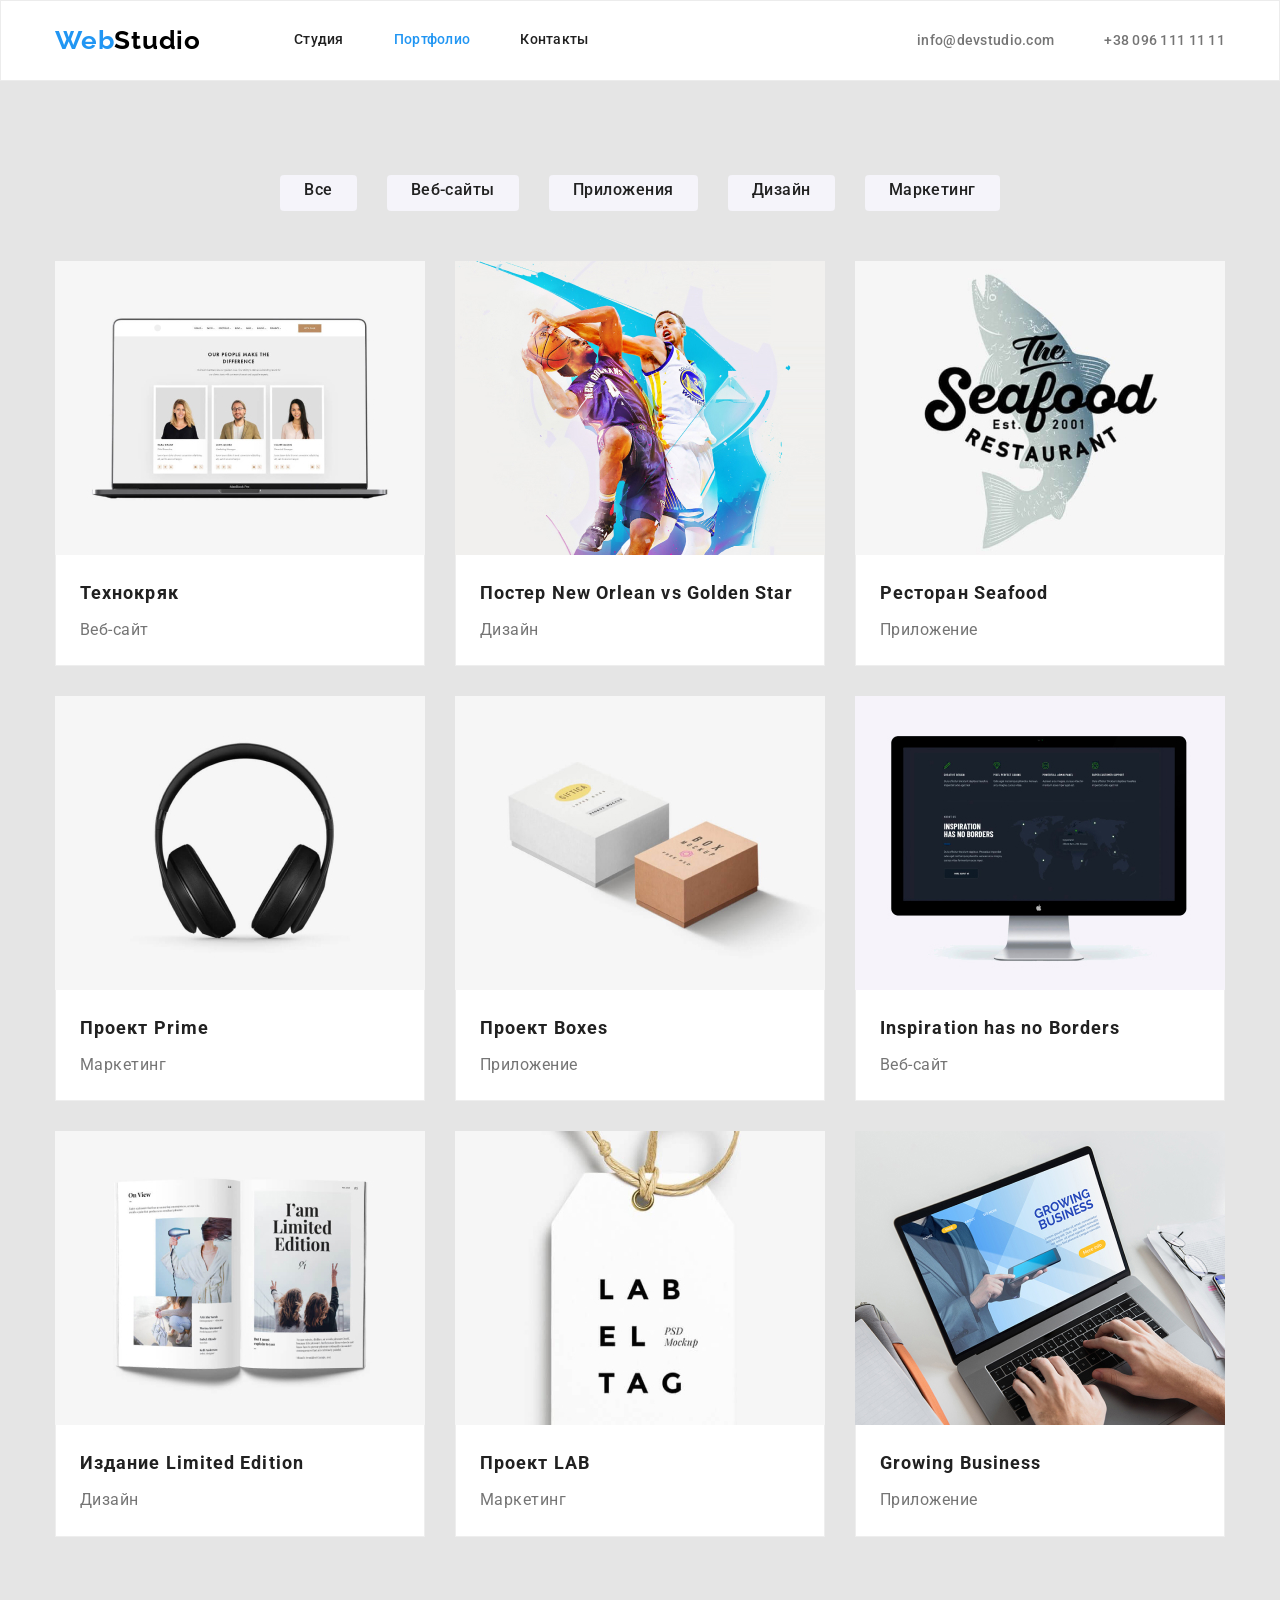
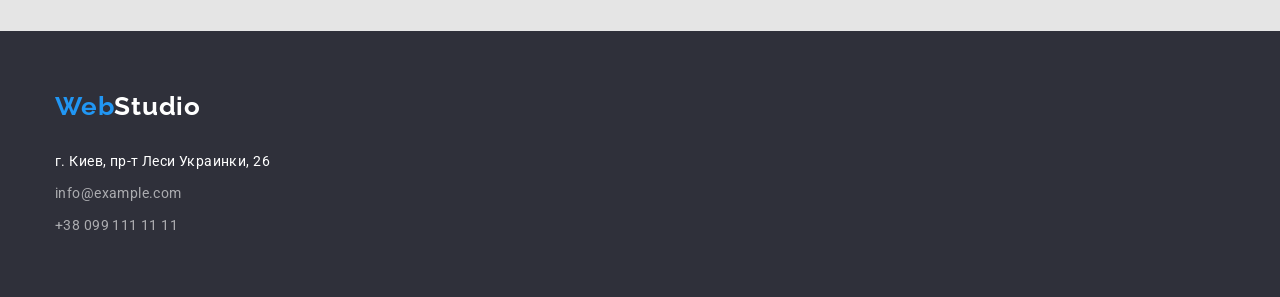
==== portfolio.html @ a80a35e9 "Add files via upload" ====
<!DOCTYPE html>
<html lang="en">
  <head>
    <meta charset="UTF-8" />
    <meta http-equiv="X-UA-Compatible" content="IE=edge" />
    <meta name="viewport" content="width=device-width, initial-scale=1.0" />
    <title>Студия</title>

    <link rel="preconnect" href="https://fonts.googleapis.com" />
    <link rel="preconnect" href="https://fonts.gstatic.com" crossorigin />
    <link
      href="https://fonts.googleapis.com/css2?family=Roboto:wght@400;500;700;900&family=Raleway:wght@700&display=swap"
      rel="stylesheet"
    />
    <link
      rel="stylesheet"
      href="https://cdnjs.cloudflare.com/ajax/libs/modern-normalize/1.1.0/modern-normalize.min.css"
    />

    <link rel="stylesheet" href="./css/main.css" />
    <link rel="stylesheet" href="./css/portfolio.css" />
  </head>
  <body>
    <!-- Header container -->
    <header class="header">
      <div class="container header-container">
        <nav class="nav">
          <a class="logo" href="./index.html" class="logo"
            >Web<span class="logo">Studio</span></a
          >

          <ul class="section-menu">
            <li class="item"><a href="./index.html" class="link">Студия</a></li>
            <li class="item">
              <a href="./portfolio.html" class="link current">Портфолио</a>
            </li>
            <li class="item"><a href="" class="link">Контакты</a></li>
          </ul>
        </nav>

        <ul class="section-contacts">
          <li class="item">
            <a class="section-contacts-mail" href="mailto:info@devstudio.com"
              >info@devstudio.com</a
            >
          </li>
          <li class="item">
            <a class="section-contacts-nomer" href="tel:+38 096 111 11 11"
              >+38 096 111 11 11</a
            >
          </li>
        </ul>
      </div>
    </header>

    <!-- Main container -->
    <main class="main">
      <!-- Filters section -->
      <section class="section filter">
        <div class="container">
          <h1 hidden="Портфолио"></h1>
          <ul class="filter-list">
            <li class="item">
              <button type="button" class="button">Все</button>
            </li>
            <li class="item">
              <button type="button" class="button">Веб-сайты</button>
            </li>
            <li class="item">
              <button type="button" class="button">Приложения</button>
            </li>
            <li class="item">
              <button type="button" class="button">Дизайн</button>
            </li>
            <li class="item">
              <button type="button" class="button">Маркетинг</button>
            </li>
          </ul>

          <ul class="projects">
            <li class="list">
              <img
                class="image"
                width="370"
                src="images/project1.jpg"
                alt="team"
              />
              <div class="project">
                <h2 class="title">Технокряк</h2>
                <p class="text">Веб-сайт</p>
              </div>
            </li>
            <li class="list">
              <img
                class="image"
                width="370"
                src="images/project2.jpg"
                alt="team"
              />
              <div class="project">
                <h2 class="title">Постер New Orlean vs Golden Star</h2>
                <p class="text">Дизайн</p>
              </div>
            </li>
            <li class="list">
              <img
                class="image"
                width="370"
                src="images/project3.jpg"
                alt="team"
              />
              <div class="project">
                <h2 class="title">Ресторан Seafood</h2>
                <p class="text">Приложение</p>
              </div>
            </li>
            <li class="list">
              <img
                class="image"
                width="370"
                src="images/project4.jpg"
                alt="team"
              />
              <div class="project">
                <h2 class="title">Проект Prime</h2>
                <p class="text">Маркетинг</p>
              </div>
            </li>
            <li class="list">
              <img
                class="image"
                width="370"
                src="images/project5.jpg"
                alt="team"
              />
              <div class="project">
                <h2 class="title">Проект Boxes</h2>
                <p class="text">Приложение</p>
              </div>
            </li>
            <li class="list">
              <img
                class="image"
                width="370"
                src="images/project6.jpg"
                alt="team"
              />
              <div class="project">
                <h2 class="title">Inspiration has no Borders</h2>
                <p class="text">Веб-сайт</p>
              </div>
            </li>
            <li class="list">
              <img
                class="image"
                width="370"
                src="images/project7.jpg"
                alt="team"
              />
              <div class="project">
                <h2 class="title">Издание Limited Edition</h2>
                <p class="text">Дизайн</p>
              </div>
            </li>
            <li class="list">
              <img
                class="image"
                width="370"
                src="images/project8.jpg"
                alt="team"
              />
              <div class="project">
                <h2 class="title">Проект LAB</h2>
                <p class="text">Маркетинг</p>
              </div>
            </li>
            <li class="list">
              <img
                class="image"
                width="370"
                src="images/project9.jpg"
                alt="team"
              />
              <div class="project">
                <h2 class="title">Growing Business</h2>
                <p class="text">Приложение</p>
              </div>
            </li>
          </ul>
        </div>
      </section>
    </main>

    <!-- Footer container -->
    <footer class="footer">
      <div class="container footer-container">
        <a class="logo" href="./index.html" class="footer"
          >Web<span class="footer">Studio</span></a
        >

        <address class="contacts">
          <a class="address">г. Киев, пр-т Леси Украинки, 26</a><br />
          <a class="mail" href="mailto:info@example.com">info@example.com</a
          ><br />
          <a class="tel" href="tel:+38 099 111 11 11">+38 099 111 11 11</a
          ><br />
        </address>
      </div>
    </footer>
  </body>
</html>
---- css/main.css ----
/* цвет основного текста #212121 */

/* вторичный цвет текста #757575 */

/* белый #FFFFFF */

/* акцент #2196F3 */

/* вторичный цвет фона #F5F4FA */

:root {
  --primary-text-color: #212121;
  --title-text-color: #757575;
  --accent-color: #2196f3;
  --primary-white-color: #ffffff;
}

body {
  color: var(--primary-text-color);
  background-color: var(--primary-white-color);
  font-family: "Roboto", sans-serif;
}

.container {
  width: 1200px;
  margin-right: auto;
  margin-left: auto;
  padding: 0 15px;
}

.section {
  padding: 94px 0;
}

/* Применится ко всем тегам с классом ul */

ul {
  list-style: none;
  padding: 0;
  margin: 0;
}

/* Применится ко всем тегам с классом h и p */

h1,
h2,
h3,
h4,
h5,
h6,
p {
  margin: 0;
  padding: 0;
}

/* Применится ко всем тегам с классом a */

.section-menu a {
  text-decoration: none;
  list-style: none;
}

.section-contacts a,
.contacts a {
  text-decoration: none;
  font-style: normal;
}

/* Site Nav */

header {
  border: 1px solid #ececec;
  background-color: #ffffff;
}

.header-container {
  display: flex;
  align-items: center;
}

.nav {
  display: flex;
  align-items: center;
  padding-top: 24px;
  padding-bottom: 24px;
}

.logo {
  font-family: Raleway;
  font-weight: 700;
  font-size: 26px;
  line-height: 1.19;
  letter-spacing: 0.03em;
  text-decoration: none;

  color: var(--accent-color);
}

.logo span {
  color: #000000;
}

.logo:hover,
.logo:focus {
  cursor: pointer;
}

/* nav-section */

.section-menu {
  display: flex;
  justify-content: flex-start;
  align-items: center;
  padding: 0;
  margin: 0 0 0 93px;
}

.section-menu .item {
  display: flex;
  justify-content: flex-start;
  align-items: center;
  margin-right: 50px;

  font-weight: 500;
  font-size: 14px;
  line-height: 1.14;
  letter-spacing: 0.02em;
}

.section-menu .item:last-child {
  margin-right: 0;
}

.section-menu .item .link.current {
  color: var(--accent-color);
}

.section-menu .item .link:hover,
.section-menu .item .link:focus {
  cursor: pointer;
  color: var(--accent-color);
}

.section-menu .item .link {
  color: var(--primary-text-color);
}

.section-contacts {
  display: flex;
  justify-content: flex-start;
  align-items: center;
  padding: 0;
  margin: 0;
  margin-left: auto;
}

.section-contacts .item {
  margin-right: 50px;
}

.section-contacts .item:last-child {
  margin-right: 0;
}

.section-contacts-mail,
.section-contacts-nomer {
  color: var(--title-text-color);
  font-weight: 500;
  font-size: 14px;
  line-height: 1.14;
  letter-spacing: 0.02em;
}

.section-contacts-mail:hover,
.section-contacts-mail:focus {
  color: var(--accent-color);
  cursor: pointer;
}

.section-contacts-nomer:hover,
.section-contacts-nomer:focus {
  color: var(--accent-color);
  cursor: pointer;
}

/* Footer */

.footer {
  padding-top: 60px;
  padding-bottom: 60px;
  font-family: Raleway;
  font-weight: bold;
  font-size: 26px;
  line-height: 1.19;
  letter-spacing: 0.03em;
  text-decoration: none;

  color: var(--accent-color);
  background: #2f303a;
}

.footer-container {
  display: block;
}

.footer span {
  padding-top: 0;
  padding-bottom: 0;
  color: #ffffff;
}

.footer:hover,
.footer:focus {
  cursor: pointer;
}

/* Contacts */

.contacts {
  font-family: Roboto, sans-serif;
  display: block;
  padding-top: 20px;
}

.contacts .address {
  padding-bottom: 9px;
  color: var(--primary-white-color);
  font-weight: 400;
  font-size: 14px;
  line-height: 1.71;
  letter-spacing: 0.03em;
}

.contacts .address:hover,
.contacts .address:focus {
  cursor: pointer;
}

.contacts .mail {
  padding-bottom: 9px;
  color: rgba(255, 255, 255, 0.6);
  font-weight: 400;
  font-size: 14px;
  line-height: 1.71;
  letter-spacing: 0.03em;
}

.contacts .tel {
  color: rgba(255, 255, 255, 0.6);
  font-weight: 400;
  font-size: 14px;
  line-height: 1.71;
  letter-spacing: 0.03em;
}

.contacts .mail:hover,
.contacts .mail:focus {
  cursor: pointer;
}

.contacts .tel:hover,
.contacts .tel:focus {
  cursor: pointer;
}
---- css/portfolio.css ----
/* Filters section */

.filter {
  color: #212121;
  background: #e5e5e5;
}

.filter-list {
  display: flex;
  justify-content: center;
  margin-bottom: 50px;
}

.section .item {
  margin-right: 30px;
}

.section .item:last-child {
  margin-right: 0;
}

.button {
  padding: 0 22px 6px 22px;
  font-weight: 500;
  font-size: 16px;
  line-height: 1.6;
  text-align: center;
  letter-spacing: 0.03em;
  cursor: pointer;
  border-radius: 4px;
  top: 174px;

  color: var(--primary-text-color);
  background-color: #f5f4fa;
  border-color: transparent;
}

.button:hover,
.button:focus {
  color: var(--primary-white-color);
  background: #2196f3;
  box-shadow: 0px 3px 1px rgba(0, 0, 0, 0.1), 0px 1px 2px rgba(0, 0, 0, 0.08),
    0px 2px 2px rgba(0, 0, 0, 0.12);
}

.projects {
  display: flex;
  flex-wrap: wrap;
}

.projects .list {
  width: 370px;
}

.section .list {
  margin-right: 30px;
  margin-bottom: 30px;
}

.section .list:nth-child(3n + 3) {
  margin-right: 0;
}

.section .list:nth-child(n + 7) {
  margin-bottom: 0;
}

.section .list:last-child {
  margin-right: 0;
}

.section .list .image {
  display: block;
  object-fit: cover;
}

.project {
  padding-top: 20px;
  padding-right: 24px;
  padding-left: 24px;
  padding-bottom: 20px;

  background: #ffffff;
  border-right: 1px solid #eeeeee;
  border-bottom: 1px solid #eeeeee;
  border-left: 1px solid #eeeeee;
}

.section .title {
  margin: 0;
  margin-bottom: 4px;

  font-weight: bold;
  font-size: 18px;
  line-height: 2;
  letter-spacing: 0.06em;
  color: var(--primary-text-color);
}

.section .text {
  margin: 0;

  font-size: 16px;
  line-height: 1.9;
  letter-spacing: 0.03em;
  color: var(--title-text-color);
}
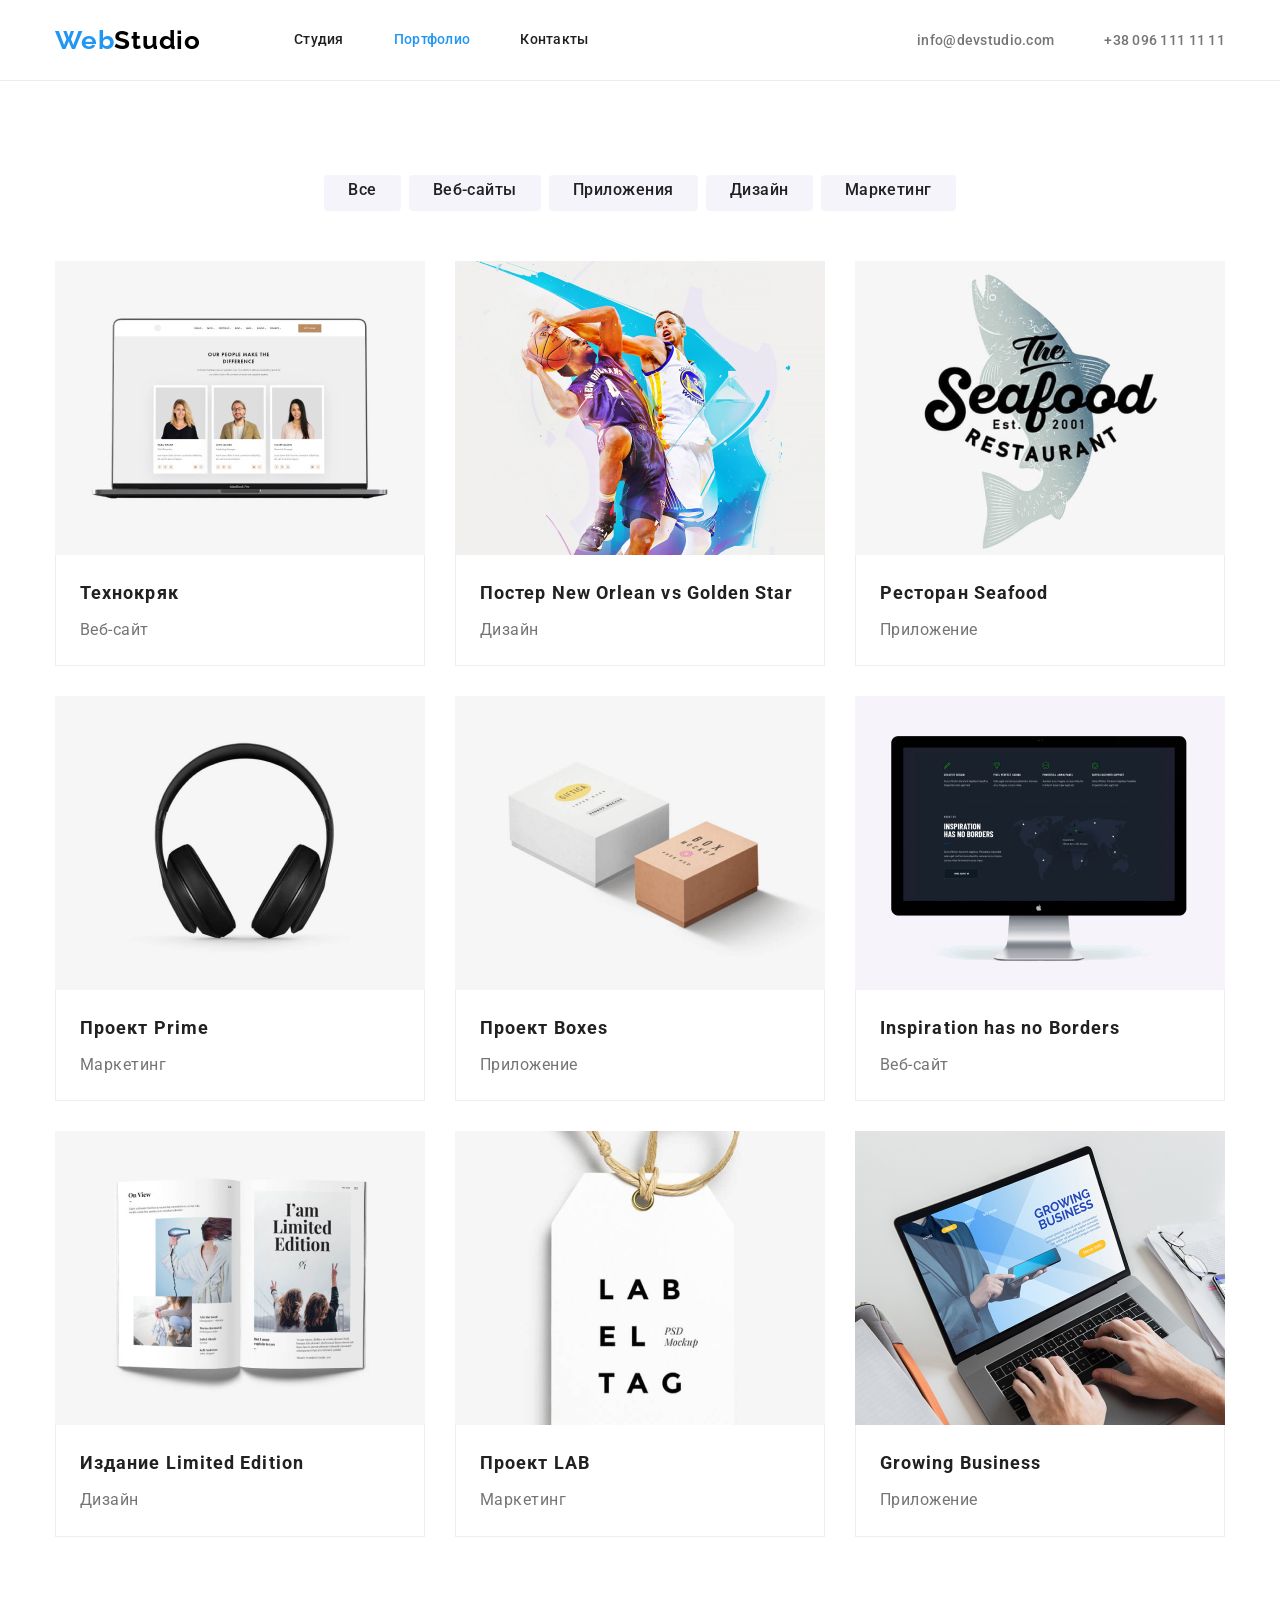
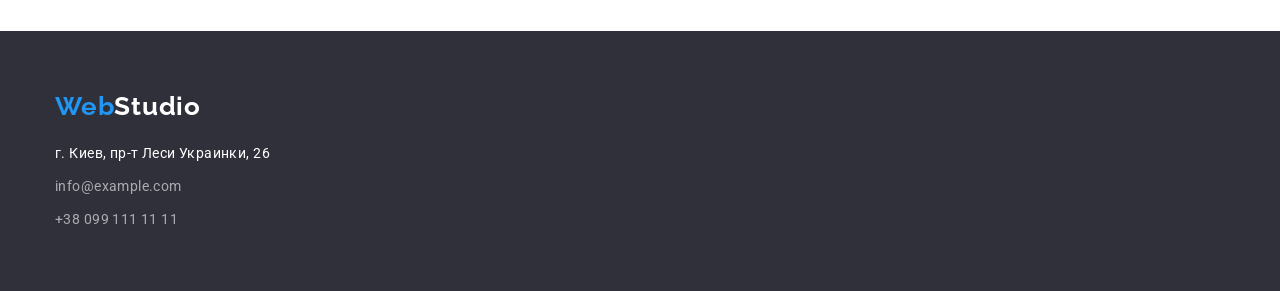
==== commit 0c87630b: "Внесення змін" ====
--- a/portfolio.html
+++ b/portfolio.html
@@ -199,11 +199,19 @@
         >
 
         <address class="contacts">
-          <a class="address">г. Киев, пр-т Леси Украинки, 26</a><br />
-          <a class="mail" href="mailto:info@example.com">info@example.com</a
-          ><br />
-          <a class="tel" href="tel:+38 099 111 11 11">+38 099 111 11 11</a
-          ><br />
+          <ul class="address">
+            <li class="address item">
+              <p clas="address">г. Киев, пр-т Леси Украинки, 26</p>
+            </li>
+            <li class="address mail">
+              <a class="mail" href="mailto:info@example.com"
+                >info@example.com</a
+              >
+            </li>
+            <li class="address tel">
+              <a class="tel" href="tel:+38 099 111 11 11">+38 099 111 11 11</a>
+            </li>
+          </ul>
         </address>
       </div>
     </footer>
--- a/css/main.css
+++ b/css/main.css
@@ -30,6 +30,14 @@
 
 .section {
   padding: 94px 0;
+}
+
+.logo {
+  font-family: Raleway;
+}
+
+.image {
+  display: block;
 }
 
 /* Применится ко всем тегам с классом ul */
@@ -69,7 +77,7 @@
 /* Site Nav */
 
 header {
-  border: 1px solid #ececec;
+  border-bottom: 1px solid #ececec;
   background-color: #ffffff;
 }
 
@@ -81,12 +89,9 @@
 .nav {
   display: flex;
   align-items: center;
-  padding-top: 24px;
-  padding-bottom: 24px;
 }
 
 .logo {
-  font-family: Raleway;
   font-weight: 700;
   font-size: 26px;
   line-height: 1.19;
@@ -120,6 +125,7 @@
   justify-content: flex-start;
   align-items: center;
   margin-right: 50px;
+  padding: 32px 0;
 
   font-weight: 500;
   font-size: 14px;
@@ -188,7 +194,7 @@
 .footer {
   padding-top: 60px;
   padding-bottom: 60px;
-  font-family: Raleway;
+
   font-weight: bold;
   font-size: 26px;
   line-height: 1.19;
@@ -197,10 +203,6 @@
 
   color: var(--accent-color);
   background: #2f303a;
-}
-
-.footer-container {
-  display: block;
 }
 
 .footer span {
@@ -218,39 +220,46 @@
 
 .contacts {
   font-family: Roboto, sans-serif;
-  display: block;
-  padding-top: 20px;
+  margin-top: 20px;
 }
 
 .contacts .address {
-  padding-bottom: 9px;
+  margin-bottom: 9px;
+}
+
+.contacts .address:last-child {
+  margin-bottom: 0;
+}
+
+.contacts .item {
+  text-decoration: none;
+  font-style: normal;
+  font-weight: 400;
+  font-size: 14px;
+  line-height: 1.71;
+  letter-spacing: 0.03em;
   color: var(--primary-white-color);
+}
+
+.contacts .item:hover,
+.contacts .item:focus {
+  cursor: pointer;
+}
+
+.contacts .mail {
   font-weight: 400;
   font-size: 14px;
   line-height: 1.71;
   letter-spacing: 0.03em;
-}
-
-.contacts .address:hover,
-.contacts .address:focus {
-  cursor: pointer;
-}
-
-.contacts .mail {
-  padding-bottom: 9px;
   color: rgba(255, 255, 255, 0.6);
+}
+
+.contacts .tel {
   font-weight: 400;
   font-size: 14px;
   line-height: 1.71;
   letter-spacing: 0.03em;
-}
-
-.contacts .tel {
   color: rgba(255, 255, 255, 0.6);
-  font-weight: 400;
-  font-size: 14px;
-  line-height: 1.71;
-  letter-spacing: 0.03em;
 }
 
 .contacts .mail:hover,
--- a/css/portfolio.css
+++ b/css/portfolio.css
@@ -2,7 +2,6 @@
 
 .filter {
   color: #212121;
-  background: #e5e5e5;
 }
 
 .filter-list {
@@ -12,7 +11,7 @@
 }
 
 .section .item {
-  margin-right: 30px;
+  margin-right: 8px;
 }
 
 .section .item:last-child {
@@ -70,7 +69,6 @@
 }
 
 .section .list .image {
-  display: block;
   object-fit: cover;
 }
 
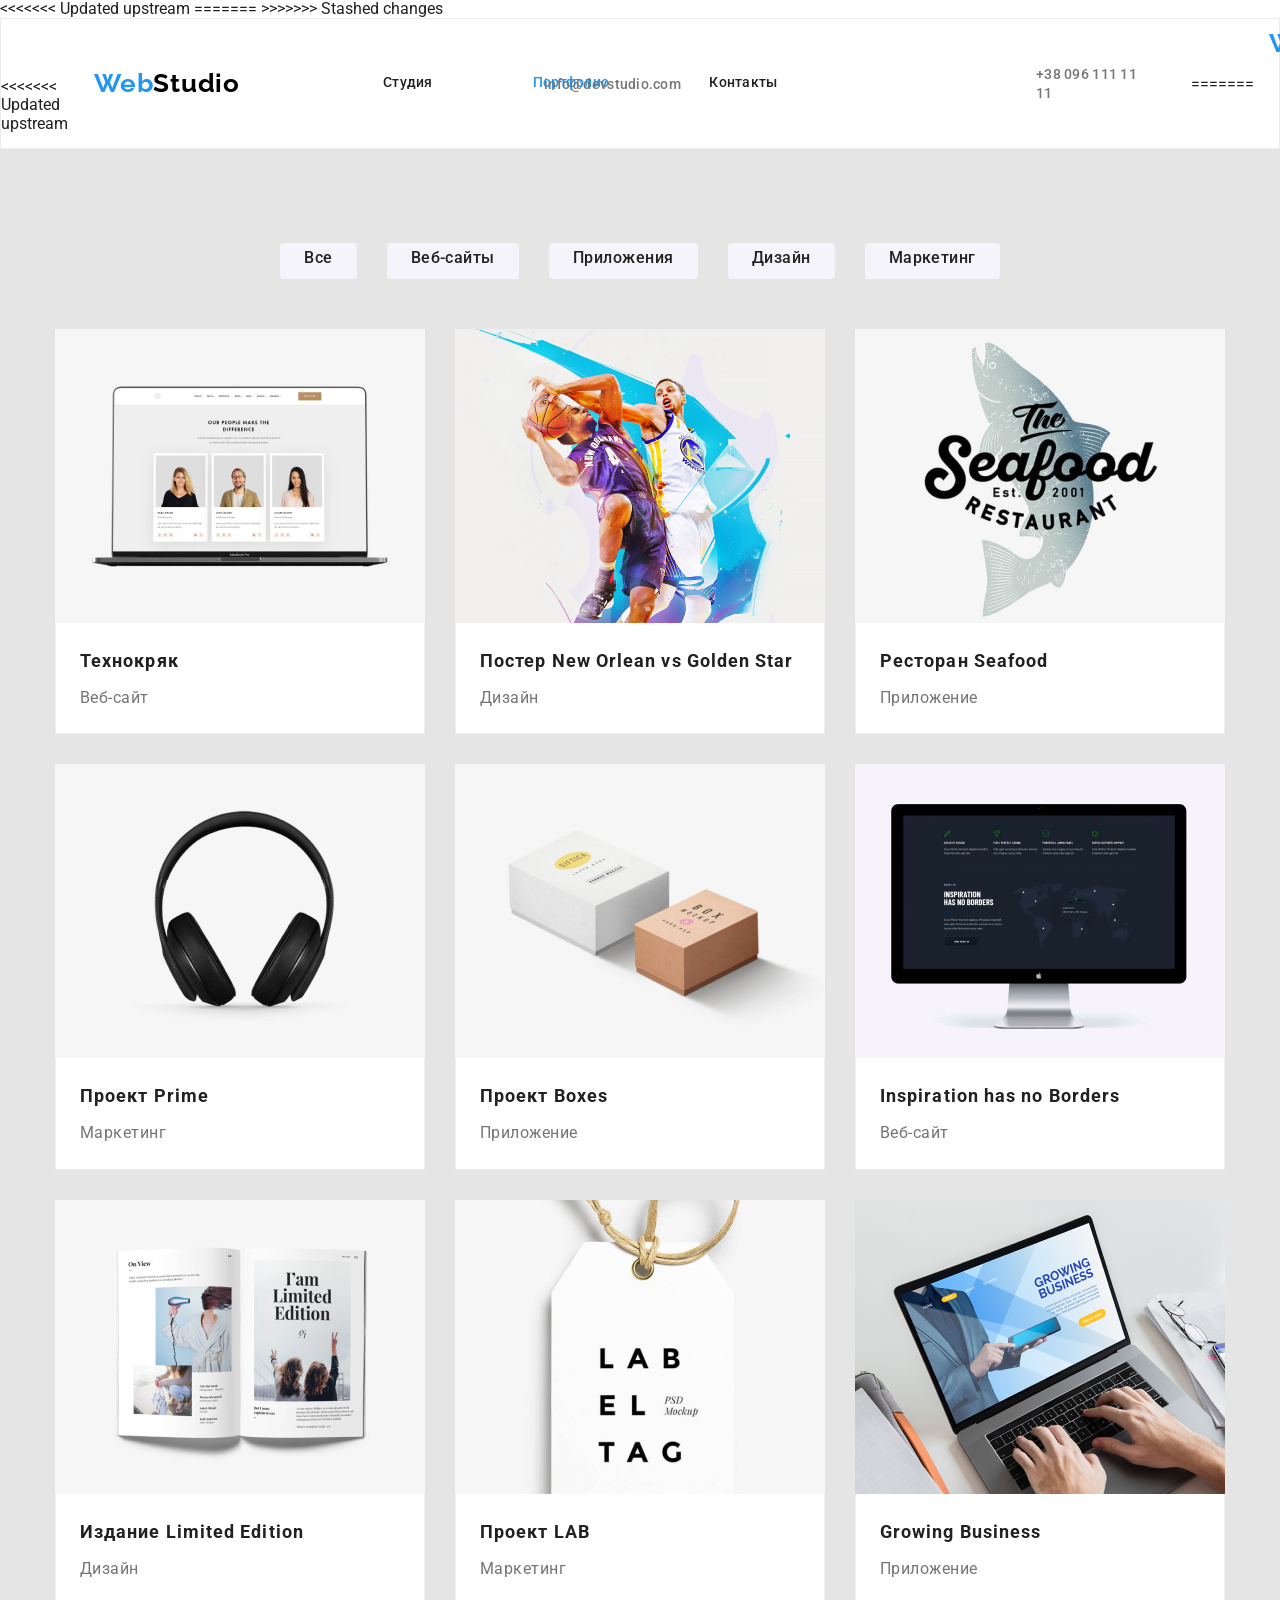
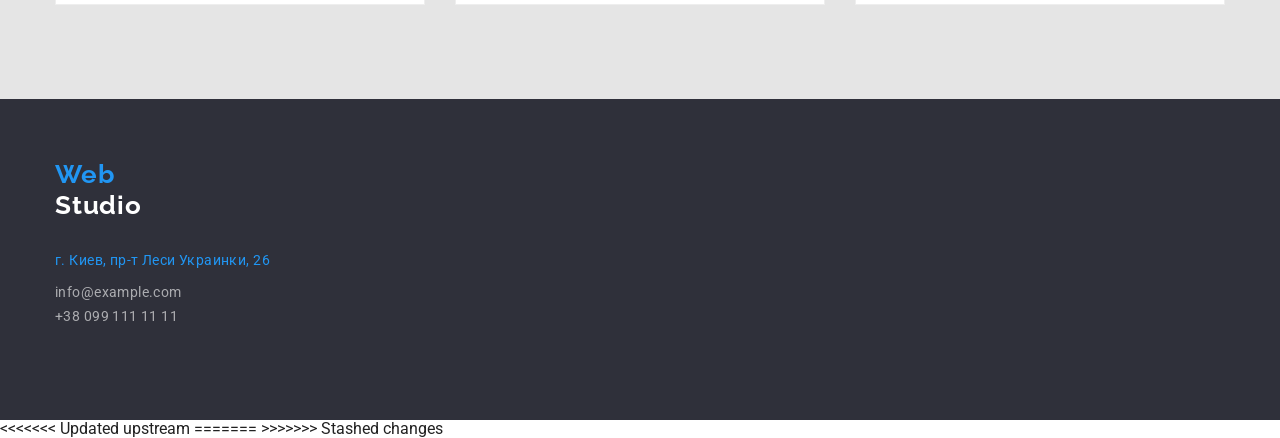
==== commit 7047d7f6: "Add files via upload" ====
--- a/portfolio.html
+++ b/portfolio.html
@@ -5,6 +5,18 @@
     <meta http-equiv="X-UA-Compatible" content="IE=edge" />
     <meta name="viewport" content="width=device-width, initial-scale=1.0" />
     <title>Студия</title>
+<<<<<<< Updated upstream
+=======
+    <link rel="preconnect" href="https://fonts.googleapis.com">
+    <link rel="preconnect" href="https://fonts.gstatic.com" crossorigin>
+    <link
+        href="https://fonts.googleapis.com/css2?family=Roboto:wght@400;500;700;900&family=Raleway:wght@700&display=swap"
+        rel="stylesheet">
+
+    <link rel="stylesheet" href="./css/main.css">
+    <link rel="stylesheet" href="./css/portfolio.css">
+    <link rel="stylesheet" type="text/css" href="https://necolas.github.io/normalize.css/8.0.1/normalize.css">
+>>>>>>> Stashed changes
 
     <link rel="preconnect" href="https://fonts.googleapis.com" />
     <link rel="preconnect" href="https://fonts.gstatic.com" crossorigin />
@@ -23,6 +35,7 @@
   <body>
     <!-- Header container -->
     <header class="header">
+<<<<<<< Updated upstream
       <div class="container header-container">
         <nav class="nav">
           <a class="logo" href="./index.html" class="logo"
@@ -49,6 +62,21 @@
               >+38 096 111 11 11</a
             >
           </li>
+=======
+        <nav class="container">
+            <a class="logo" href="./index.html" class="logo">Web<span class="logo">Studio</span></a>
+
+            <ul class="section-menu">
+                <li class="item"><a href="./index.html" class="link">Студия</a></li>
+                <li class="item"><a href="./portfolio.html" class="link current">Портфолио</a></li>
+                <li class="item"><a href="" class="link">Контакты</a></li>
+            </ul>
+        </nav>
+
+        <ul class="section-contacts">
+            <li class="item"><a class="section-contacts-mail" href="mailto:info@devstudio.com">info@devstudio.com</a></li>
+            <li class="item"><a class="section-contacts-nomer" href="tel:+38 096 111 11 11">+38 096 111 11 11</a></li>
+>>>>>>> Stashed changes
         </ul>
       </div>
     </header>
@@ -199,21 +227,19 @@
         >
 
         <address class="contacts">
-          <ul class="address">
-            <li class="address item">
-              <p clas="address">г. Киев, пр-т Леси Украинки, 26</p>
-            </li>
-            <li class="address mail">
-              <a class="mail" href="mailto:info@example.com"
-                >info@example.com</a
-              >
-            </li>
-            <li class="address tel">
-              <a class="tel" href="tel:+38 099 111 11 11">+38 099 111 11 11</a>
-            </li>
-          </ul>
+          <a class="address">г. Киев, пр-т Леси Украинки, 26</a><br />
+          <a class="mail" href="mailto:info@example.com">info@example.com</a
+          ><br />
+          <a class="tel" href="tel:+38 099 111 11 11">+38 099 111 11 11</a
+          ><br />
         </address>
       </div>
     </footer>
+<<<<<<< Updated upstream
   </body>
 </html>
+=======
+
+</body>
+</html>
+>>>>>>> Stashed changes
--- a/css/main.css
+++ b/css/main.css
@@ -15,6 +15,12 @@
   --primary-white-color: #ffffff;
 }
 
+header {
+  display: flex;
+  justify-content: flex-start;
+  align-items: baseline;
+}
+
 body {
   color: var(--primary-text-color);
   background-color: var(--primary-white-color);
@@ -30,14 +36,6 @@
 
 .section {
   padding: 94px 0;
-}
-
-.logo {
-  font-family: Raleway;
-}
-
-.image {
-  display: block;
 }
 
 /* Применится ко всем тегам с классом ul */
@@ -76,8 +74,9 @@
 
 /* Site Nav */
 
+
 header {
-  border-bottom: 1px solid #ececec;
+  border: 1px solid #ececec;
   background-color: #ffffff;
 }
 
@@ -89,9 +88,20 @@
 .nav {
   display: flex;
   align-items: center;
+  padding-top: 24px;
+  padding-bottom: 24px;
+}
+
+.container .nav {
+  margin-left: auto;
+  margin-right: auto;
+  width: 145px;
+  padding-top: 24px;
+  padding-bottom: 25px;
 }
 
 .logo {
+  font-family: Raleway;
   font-weight: 700;
   font-size: 26px;
   line-height: 1.19;
@@ -115,6 +125,7 @@
 .section-menu {
   display: flex;
   justify-content: flex-start;
+
   align-items: center;
   padding: 0;
   margin: 0 0 0 93px;
@@ -125,8 +136,21 @@
   justify-content: flex-start;
   align-items: center;
   margin-right: 50px;
-  padding: 32px 0;
-
+
+  align-items: baseline;
+}
+
+.section-menu .item + .item {
+  margin-left: 50px;
+}
+
+.section-menu .item {
+  padding-top: 32px;
+  padding-bottom: 32px;
+  margin-left: 50px;
+}
+
+.section-menu .link {
   font-weight: 500;
   font-size: 14px;
   line-height: 1.14;
@@ -166,6 +190,22 @@
 
 .section-contacts .item:last-child {
   margin-right: 0;
+}
+
+
+  align-items: baseline;
+  margin-left: auto;
+  margin-right: 215px;
+}
+
+.section-contacts .item + .item {
+  margin-left: 30px;
+}
+
+.section-contacts .item {
+  padding-top: 32px;
+  padding-bottom: 32px;
+  margin-left: 305px;
 }
 
 .section-contacts-mail,
@@ -194,7 +234,13 @@
 .footer {
   padding-top: 60px;
   padding-bottom: 60px;
-
+  background: #2f303a;
+}
+
+.footer {
+  display: flex;
+>>>>>>> Stashed changes
+  font-family: Raleway;
   font-weight: bold;
   font-size: 26px;
   line-height: 1.19;
@@ -203,6 +249,10 @@
 
   color: var(--accent-color);
   background: #2f303a;
+}
+
+.footer-container {
+  display: block;
 }
 
 .footer span {
@@ -220,46 +270,44 @@
 
 .contacts {
   font-family: Roboto, sans-serif;
-  margin-top: 20px;
+  display: block;
+  padding-top: 20px;
 }
 
 .contacts .address {
-  margin-bottom: 9px;
-}
-
-.contacts .address:last-child {
-  margin-bottom: 0;
-}
-
-.contacts .item {
-  text-decoration: none;
-  font-style: normal;
+<<<<<<< Updated upstream
+  padding-bottom: 9px;
+=======
+  display: flex;
+>>>>>>> Stashed changes
+  color: var(--primary-white-color);
   font-weight: 400;
   font-size: 14px;
   line-height: 1.71;
   letter-spacing: 0.03em;
-  color: var(--primary-white-color);
-}
-
-.contacts .item:hover,
-.contacts .item:focus {
+}
+
+.contacts .address:hover,
+.contacts .address:focus {
   cursor: pointer;
 }
 
 .contacts .mail {
+  padding-bottom: 9px;
+  color: rgba(255, 255, 255, 0.6);
   font-weight: 400;
   font-size: 14px;
   line-height: 1.71;
   letter-spacing: 0.03em;
+}
+
+.contacts .tel {
+  display: flex;
   color: rgba(255, 255, 255, 0.6);
-}
-
-.contacts .tel {
   font-weight: 400;
   font-size: 14px;
   line-height: 1.71;
   letter-spacing: 0.03em;
-  color: rgba(255, 255, 255, 0.6);
 }
 
 .contacts .mail:hover,
--- a/css/portfolio.css
+++ b/css/portfolio.css
@@ -2,6 +2,7 @@
 
 .filter {
   color: #212121;
+  background: #e5e5e5;
 }
 
 .filter-list {
@@ -11,7 +12,7 @@
 }
 
 .section .item {
-  margin-right: 8px;
+  margin-right: 30px;
 }
 
 .section .item:last-child {
@@ -69,6 +70,7 @@
 }
 
 .section .list .image {
+  display: block;
   object-fit: cover;
 }
 
--- a/css/main.css
+++ b/css/main.css
@@ -15,6 +15,12 @@
   --primary-white-color: #ffffff;
 }
 
+header {
+  display: flex;
+  justify-content: flex-start;
+  align-items: baseline;
+}
+
 body {
   color: var(--primary-text-color);
   background-color: var(--primary-white-color);
@@ -30,14 +36,6 @@
 
 .section {
   padding: 94px 0;
-}
-
-.logo {
-  font-family: Raleway;
-}
-
-.image {
-  display: block;
 }
 
 /* Применится ко всем тегам с классом ul */
@@ -76,8 +74,9 @@
 
 /* Site Nav */
 
+
 header {
-  border-bottom: 1px solid #ececec;
+  border: 1px solid #ececec;
   background-color: #ffffff;
 }
 
@@ -89,9 +88,20 @@
 .nav {
   display: flex;
   align-items: center;
+  padding-top: 24px;
+  padding-bottom: 24px;
+}
+
+.container .nav {
+  margin-left: auto;
+  margin-right: auto;
+  width: 145px;
+  padding-top: 24px;
+  padding-bottom: 25px;
 }
 
 .logo {
+  font-family: Raleway;
   font-weight: 700;
   font-size: 26px;
   line-height: 1.19;
@@ -115,6 +125,7 @@
 .section-menu {
   display: flex;
   justify-content: flex-start;
+
   align-items: center;
   padding: 0;
   margin: 0 0 0 93px;
@@ -125,8 +136,21 @@
   justify-content: flex-start;
   align-items: center;
   margin-right: 50px;
-  padding: 32px 0;
-
+
+  align-items: baseline;
+}
+
+.section-menu .item + .item {
+  margin-left: 50px;
+}
+
+.section-menu .item {
+  padding-top: 32px;
+  padding-bottom: 32px;
+  margin-left: 50px;
+}
+
+.section-menu .link {
   font-weight: 500;
   font-size: 14px;
   line-height: 1.14;
@@ -166,6 +190,22 @@
 
 .section-contacts .item:last-child {
   margin-right: 0;
+}
+
+
+  align-items: baseline;
+  margin-left: auto;
+  margin-right: 215px;
+}
+
+.section-contacts .item + .item {
+  margin-left: 30px;
+}
+
+.section-contacts .item {
+  padding-top: 32px;
+  padding-bottom: 32px;
+  margin-left: 305px;
 }
 
 .section-contacts-mail,
@@ -194,7 +234,13 @@
 .footer {
   padding-top: 60px;
   padding-bottom: 60px;
-
+  background: #2f303a;
+}
+
+.footer {
+  display: flex;
+>>>>>>> Stashed changes
+  font-family: Raleway;
   font-weight: bold;
   font-size: 26px;
   line-height: 1.19;
@@ -203,6 +249,10 @@
 
   color: var(--accent-color);
   background: #2f303a;
+}
+
+.footer-container {
+  display: block;
 }
 
 .footer span {
@@ -220,46 +270,44 @@
 
 .contacts {
   font-family: Roboto, sans-serif;
-  margin-top: 20px;
+  display: block;
+  padding-top: 20px;
 }
 
 .contacts .address {
-  margin-bottom: 9px;
-}
-
-.contacts .address:last-child {
-  margin-bottom: 0;
-}
-
-.contacts .item {
-  text-decoration: none;
-  font-style: normal;
+<<<<<<< Updated upstream
+  padding-bottom: 9px;
+=======
+  display: flex;
+>>>>>>> Stashed changes
+  color: var(--primary-white-color);
   font-weight: 400;
   font-size: 14px;
   line-height: 1.71;
   letter-spacing: 0.03em;
-  color: var(--primary-white-color);
-}
-
-.contacts .item:hover,
-.contacts .item:focus {
+}
+
+.contacts .address:hover,
+.contacts .address:focus {
   cursor: pointer;
 }
 
 .contacts .mail {
+  padding-bottom: 9px;
+  color: rgba(255, 255, 255, 0.6);
   font-weight: 400;
   font-size: 14px;
   line-height: 1.71;
   letter-spacing: 0.03em;
+}
+
+.contacts .tel {
+  display: flex;
   color: rgba(255, 255, 255, 0.6);
-}
-
-.contacts .tel {
   font-weight: 400;
   font-size: 14px;
   line-height: 1.71;
   letter-spacing: 0.03em;
-  color: rgba(255, 255, 255, 0.6);
 }
 
 .contacts .mail:hover,
--- a/css/portfolio.css
+++ b/css/portfolio.css
@@ -2,6 +2,7 @@
 
 .filter {
   color: #212121;
+  background: #e5e5e5;
 }
 
 .filter-list {
@@ -11,7 +12,7 @@
 }
 
 .section .item {
-  margin-right: 8px;
+  margin-right: 30px;
 }
 
 .section .item:last-child {
@@ -69,6 +70,7 @@
 }
 
 .section .list .image {
+  display: block;
   object-fit: cover;
 }
 
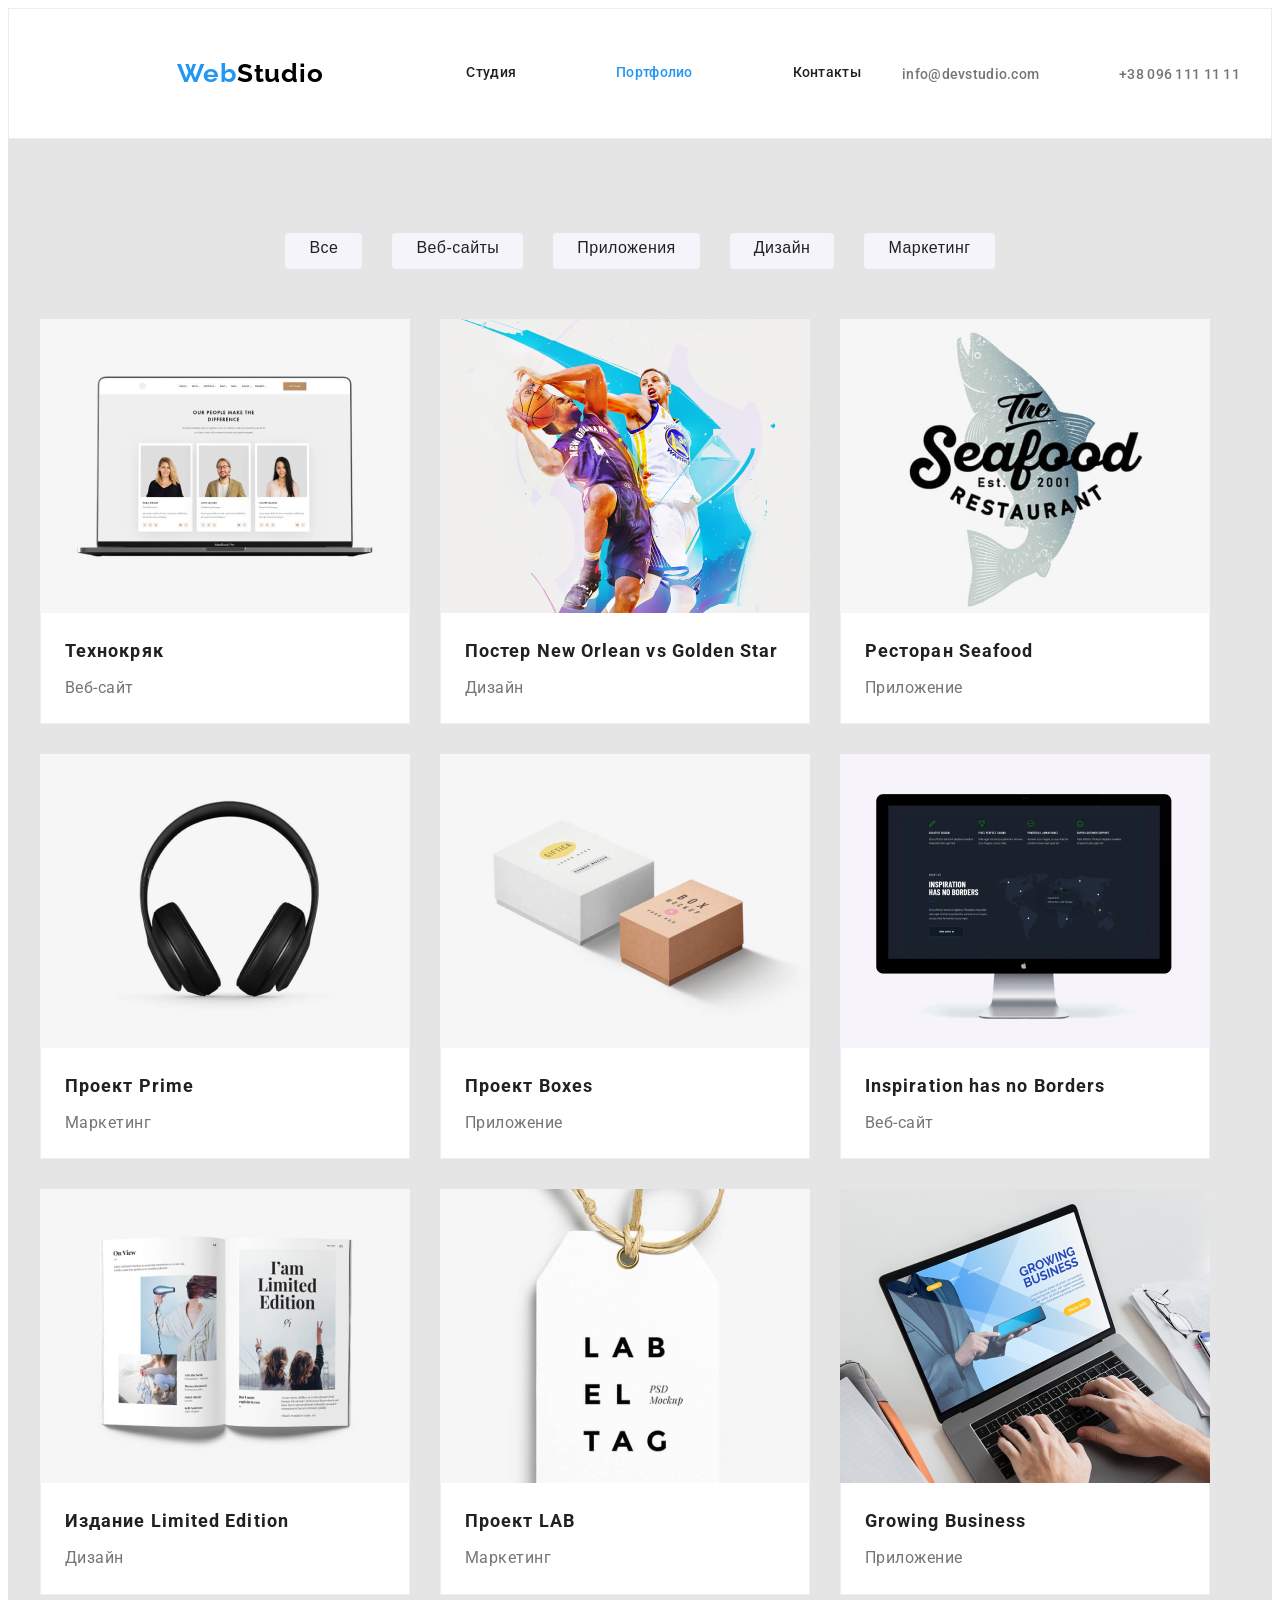
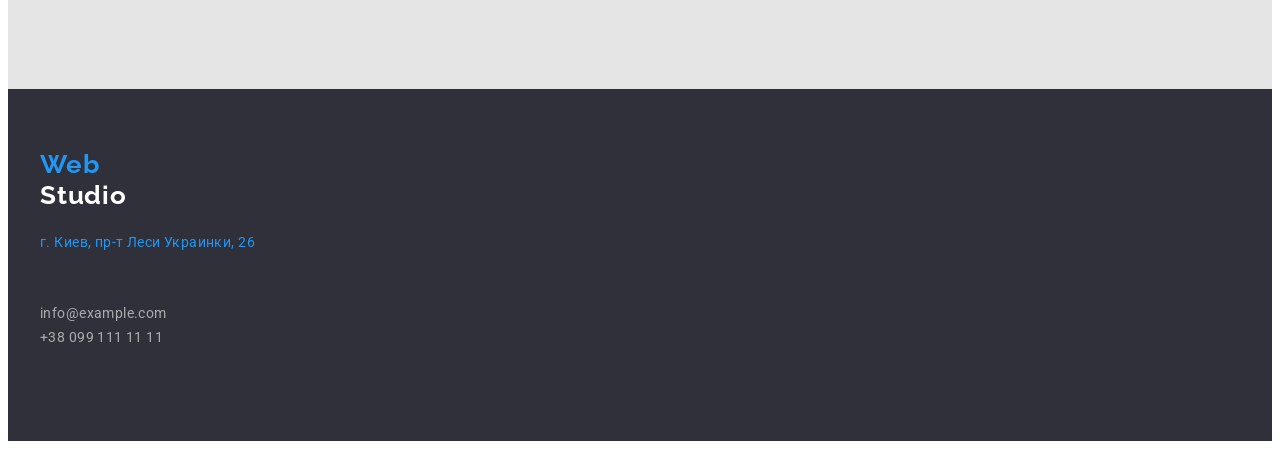
==== commit 5843d867: "fix conflicts" ====
--- a/portfolio.html
+++ b/portfolio.html
@@ -5,18 +5,6 @@
     <meta http-equiv="X-UA-Compatible" content="IE=edge" />
     <meta name="viewport" content="width=device-width, initial-scale=1.0" />
     <title>Студия</title>
-<<<<<<< Updated upstream
-=======
-    <link rel="preconnect" href="https://fonts.googleapis.com">
-    <link rel="preconnect" href="https://fonts.gstatic.com" crossorigin>
-    <link
-        href="https://fonts.googleapis.com/css2?family=Roboto:wght@400;500;700;900&family=Raleway:wght@700&display=swap"
-        rel="stylesheet">
-
-    <link rel="stylesheet" href="./css/main.css">
-    <link rel="stylesheet" href="./css/portfolio.css">
-    <link rel="stylesheet" type="text/css" href="https://necolas.github.io/normalize.css/8.0.1/normalize.css">
->>>>>>> Stashed changes
 
     <link rel="preconnect" href="https://fonts.googleapis.com" />
     <link rel="preconnect" href="https://fonts.gstatic.com" crossorigin />
@@ -24,10 +12,6 @@
       href="https://fonts.googleapis.com/css2?family=Roboto:wght@400;500;700;900&family=Raleway:wght@700&display=swap"
       rel="stylesheet"
     />
-    <link
-      rel="stylesheet"
-      href="https://cdnjs.cloudflare.com/ajax/libs/modern-normalize/1.1.0/modern-normalize.min.css"
-    />
 
     <link rel="stylesheet" href="./css/main.css" />
     <link rel="stylesheet" href="./css/portfolio.css" />
@@ -35,7 +19,6 @@
   <body>
     <!-- Header container -->
     <header class="header">
-<<<<<<< Updated upstream
       <div class="container header-container">
         <nav class="nav">
           <a class="logo" href="./index.html" class="logo"
@@ -62,21 +45,6 @@
               >+38 096 111 11 11</a
             >
           </li>
-=======
-        <nav class="container">
-            <a class="logo" href="./index.html" class="logo">Web<span class="logo">Studio</span></a>
-
-            <ul class="section-menu">
-                <li class="item"><a href="./index.html" class="link">Студия</a></li>
-                <li class="item"><a href="./portfolio.html" class="link current">Портфолио</a></li>
-                <li class="item"><a href="" class="link">Контакты</a></li>
-            </ul>
-        </nav>
-
-        <ul class="section-contacts">
-            <li class="item"><a class="section-contacts-mail" href="mailto:info@devstudio.com">info@devstudio.com</a></li>
-            <li class="item"><a class="section-contacts-nomer" href="tel:+38 096 111 11 11">+38 096 111 11 11</a></li>
->>>>>>> Stashed changes
         </ul>
       </div>
     </header>
@@ -235,11 +203,5 @@
         </address>
       </div>
     </footer>
-<<<<<<< Updated upstream
   </body>
 </html>
-=======
-
-</body>
-</html>
->>>>>>> Stashed changes
--- a/css/main.css
+++ b/css/main.css
@@ -192,12 +192,6 @@
   margin-right: 0;
 }
 
-
-  align-items: baseline;
-  margin-left: auto;
-  margin-right: 215px;
-}
-
 .section-contacts .item + .item {
   margin-left: 30px;
 }
@@ -239,7 +233,6 @@
 
 .footer {
   display: flex;
->>>>>>> Stashed changes
   font-family: Raleway;
   font-weight: bold;
   font-size: 26px;
@@ -275,9 +268,7 @@
 }
 
 .contacts .address {
-<<<<<<< Updated upstream
   padding-bottom: 9px;
-=======
   display: flex;
 >>>>>>> Stashed changes
   color: var(--primary-white-color);
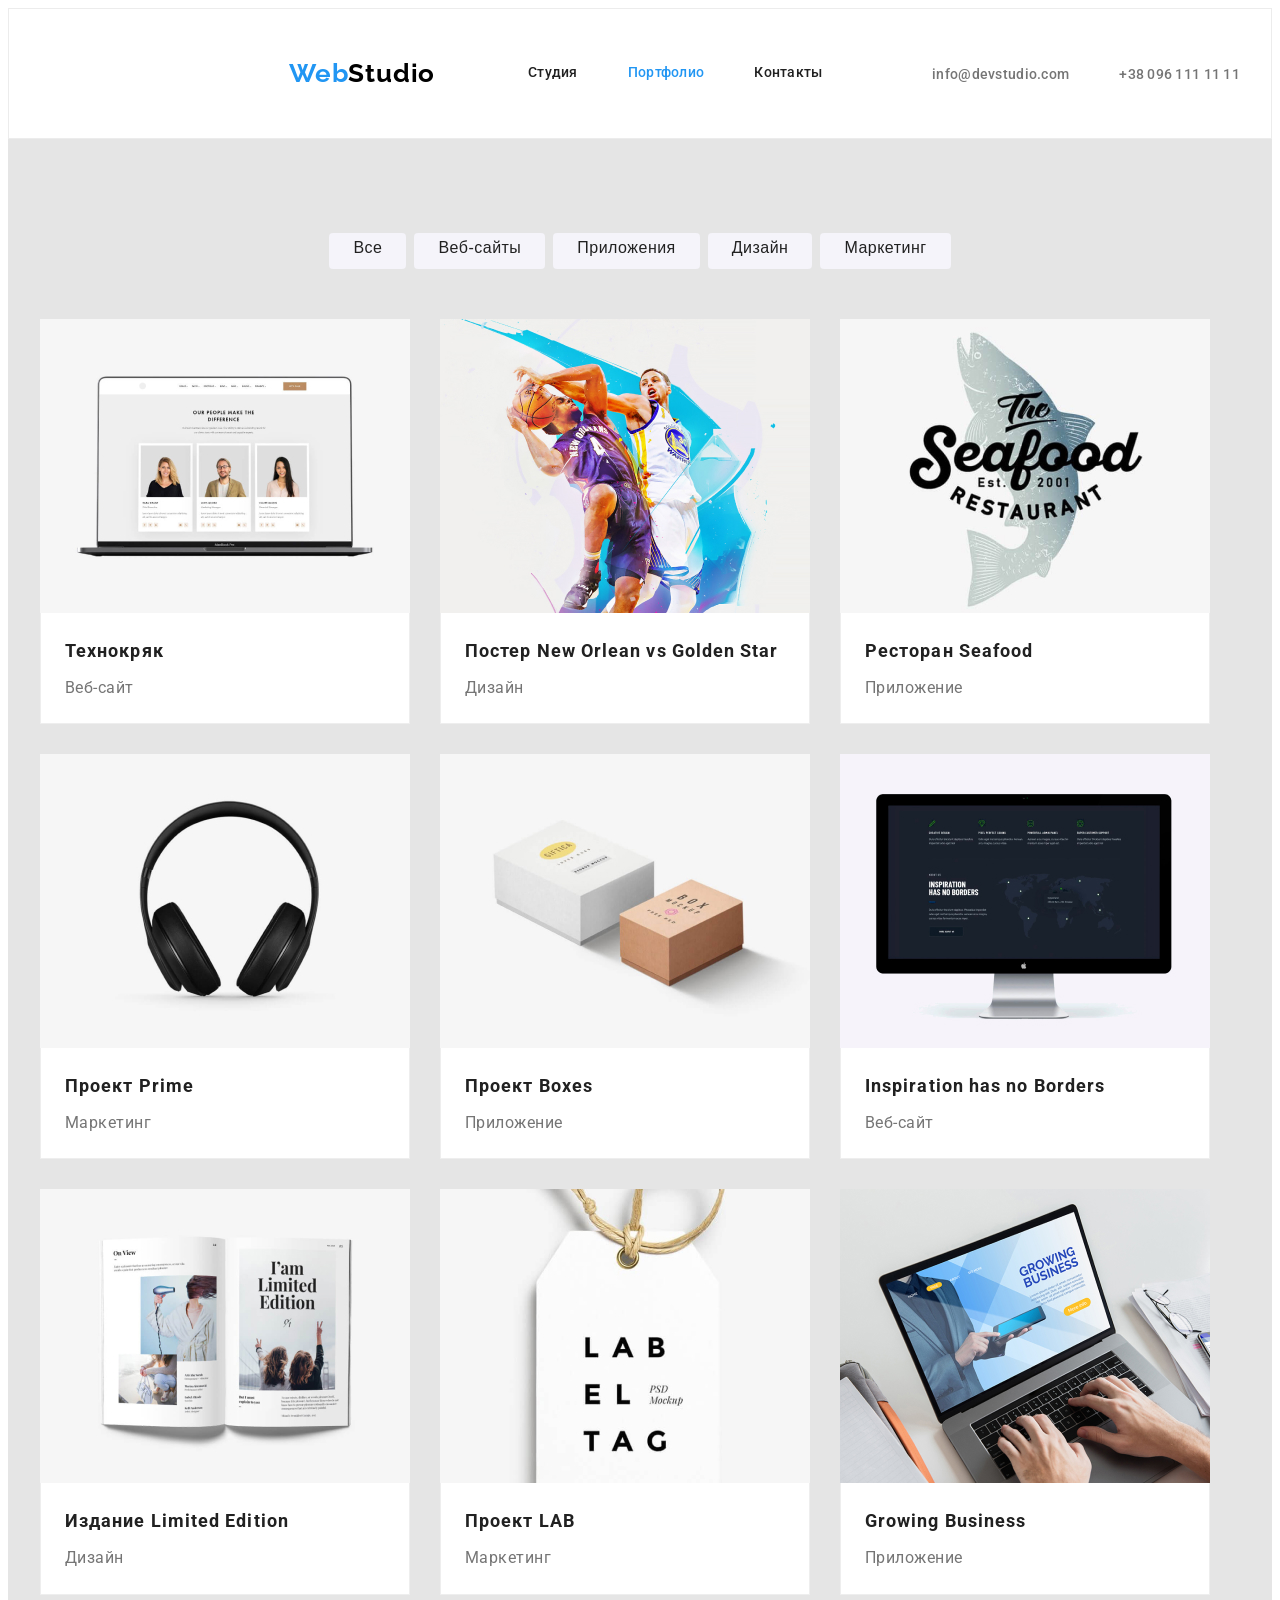
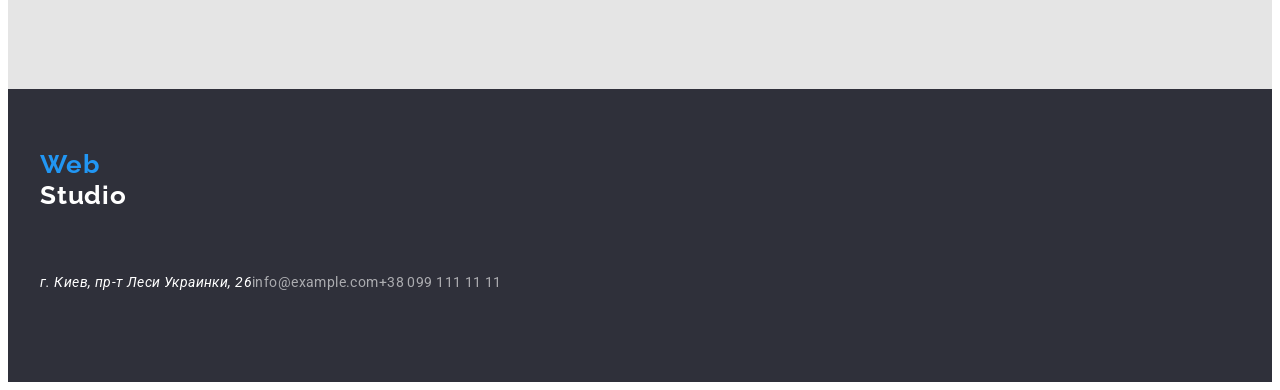
==== commit ca6968df: "fix conflicts" ====
--- a/portfolio.html
+++ b/portfolio.html
@@ -11,6 +11,11 @@
     <link
       href="https://fonts.googleapis.com/css2?family=Roboto:wght@400;500;700;900&family=Raleway:wght@700&display=swap"
       rel="stylesheet"
+    />
+    <link
+      rel="stylesheet"
+      type="text/css"
+      href="https://necolas.github.io/normalize.css/8.0.1/normalize.css"
     />
 
     <link rel="stylesheet" href="./css/main.css" />
@@ -195,11 +200,19 @@
         >
 
         <address class="contacts">
-          <a class="address">г. Киев, пр-т Леси Украинки, 26</a><br />
-          <a class="mail" href="mailto:info@example.com">info@example.com</a
-          ><br />
-          <a class="tel" href="tel:+38 099 111 11 11">+38 099 111 11 11</a
-          ><br />
+          <ul class="address">
+            <li class="address item">
+              <p clas="address">г. Киев, пр-т Леси Украинки, 26</p>
+            </li>
+            <li class="address mail">
+              <a class="mail" href="mailto:info@example.com"
+                >info@example.com</a
+              >
+            </li>
+            <li class="address tel">
+              <a class="tel" href="tel:+38 099 111 11 11">+38 099 111 11 11</a>
+            </li>
+          </ul>
         </address>
       </div>
     </footer>
--- a/css/main.css
+++ b/css/main.css
@@ -36,6 +36,14 @@
 
 .section {
   padding: 94px 0;
+}
+
+.logo {
+  font-family: Raleway;
+}
+
+.image {
+  display: block;
 }
 
 /* Применится ко всем тегам с классом ul */
@@ -74,7 +82,6 @@
 
 /* Site Nav */
 
-
 header {
   border: 1px solid #ececec;
   background-color: #ffffff;
@@ -101,7 +108,6 @@
 }
 
 .logo {
-  font-family: Raleway;
   font-weight: 700;
   font-size: 26px;
   line-height: 1.19;
@@ -125,7 +131,6 @@
 .section-menu {
   display: flex;
   justify-content: flex-start;
-
   align-items: center;
   padding: 0;
   margin: 0 0 0 93px;
@@ -136,21 +141,8 @@
   justify-content: flex-start;
   align-items: center;
   margin-right: 50px;
-
-  align-items: baseline;
-}
-
-.section-menu .item + .item {
-  margin-left: 50px;
-}
-
-.section-menu .item {
-  padding-top: 32px;
-  padding-bottom: 32px;
-  margin-left: 50px;
-}
-
-.section-menu .link {
+  padding: 32px 0;
+
   font-weight: 500;
   font-size: 14px;
   line-height: 1.14;
@@ -190,16 +182,6 @@
 
 .section-contacts .item:last-child {
   margin-right: 0;
-}
-
-.section-contacts .item + .item {
-  margin-left: 30px;
-}
-
-.section-contacts .item {
-  padding-top: 32px;
-  padding-bottom: 32px;
-  margin-left: 305px;
 }
 
 .section-contacts-mail,
@@ -244,10 +226,6 @@
   background: #2f303a;
 }
 
-.footer-container {
-  display: block;
-}
-
 .footer span {
   padding-top: 0;
   padding-bottom: 0;
@@ -268,18 +246,30 @@
 }
 
 .contacts .address {
-  padding-bottom: 9px;
-  display: flex;
->>>>>>> Stashed changes
+  /* padding-bottom: 9px; */
+  display: flex;
   color: var(--primary-white-color);
+  margin-top: 20px;
+}
+
+.contacts .address {
+  margin-bottom: 9px;
+}
+
+.contacts .address:last-child {
+  margin-bottom: 0;
+}
+
+.contacts .item {
   font-weight: 400;
   font-size: 14px;
   line-height: 1.71;
   letter-spacing: 0.03em;
-}
-
-.contacts .address:hover,
-.contacts .address:focus {
+  color: var(--primary-white-color);
+}
+
+.contacts .item:hover,
+.contacts .item:focus {
   cursor: pointer;
 }
 
@@ -295,10 +285,14 @@
 .contacts .tel {
   display: flex;
   color: rgba(255, 255, 255, 0.6);
+}
+
+.contacts .tel {
   font-weight: 400;
   font-size: 14px;
   line-height: 1.71;
   letter-spacing: 0.03em;
+  color: rgba(255, 255, 255, 0.6);
 }
 
 .contacts .mail:hover,
--- a/css/portfolio.css
+++ b/css/portfolio.css
@@ -13,6 +13,20 @@
 
 .section .item {
   margin-right: 30px;
+}
+
+.section .item:last-child {
+  margin-right: 0;
+}
+
+.filter-list {
+  display: flex;
+  justify-content: center;
+  margin-bottom: 50px;
+}
+
+.section .item {
+  margin-right: 8px;
 }
 
 .section .item:last-child {
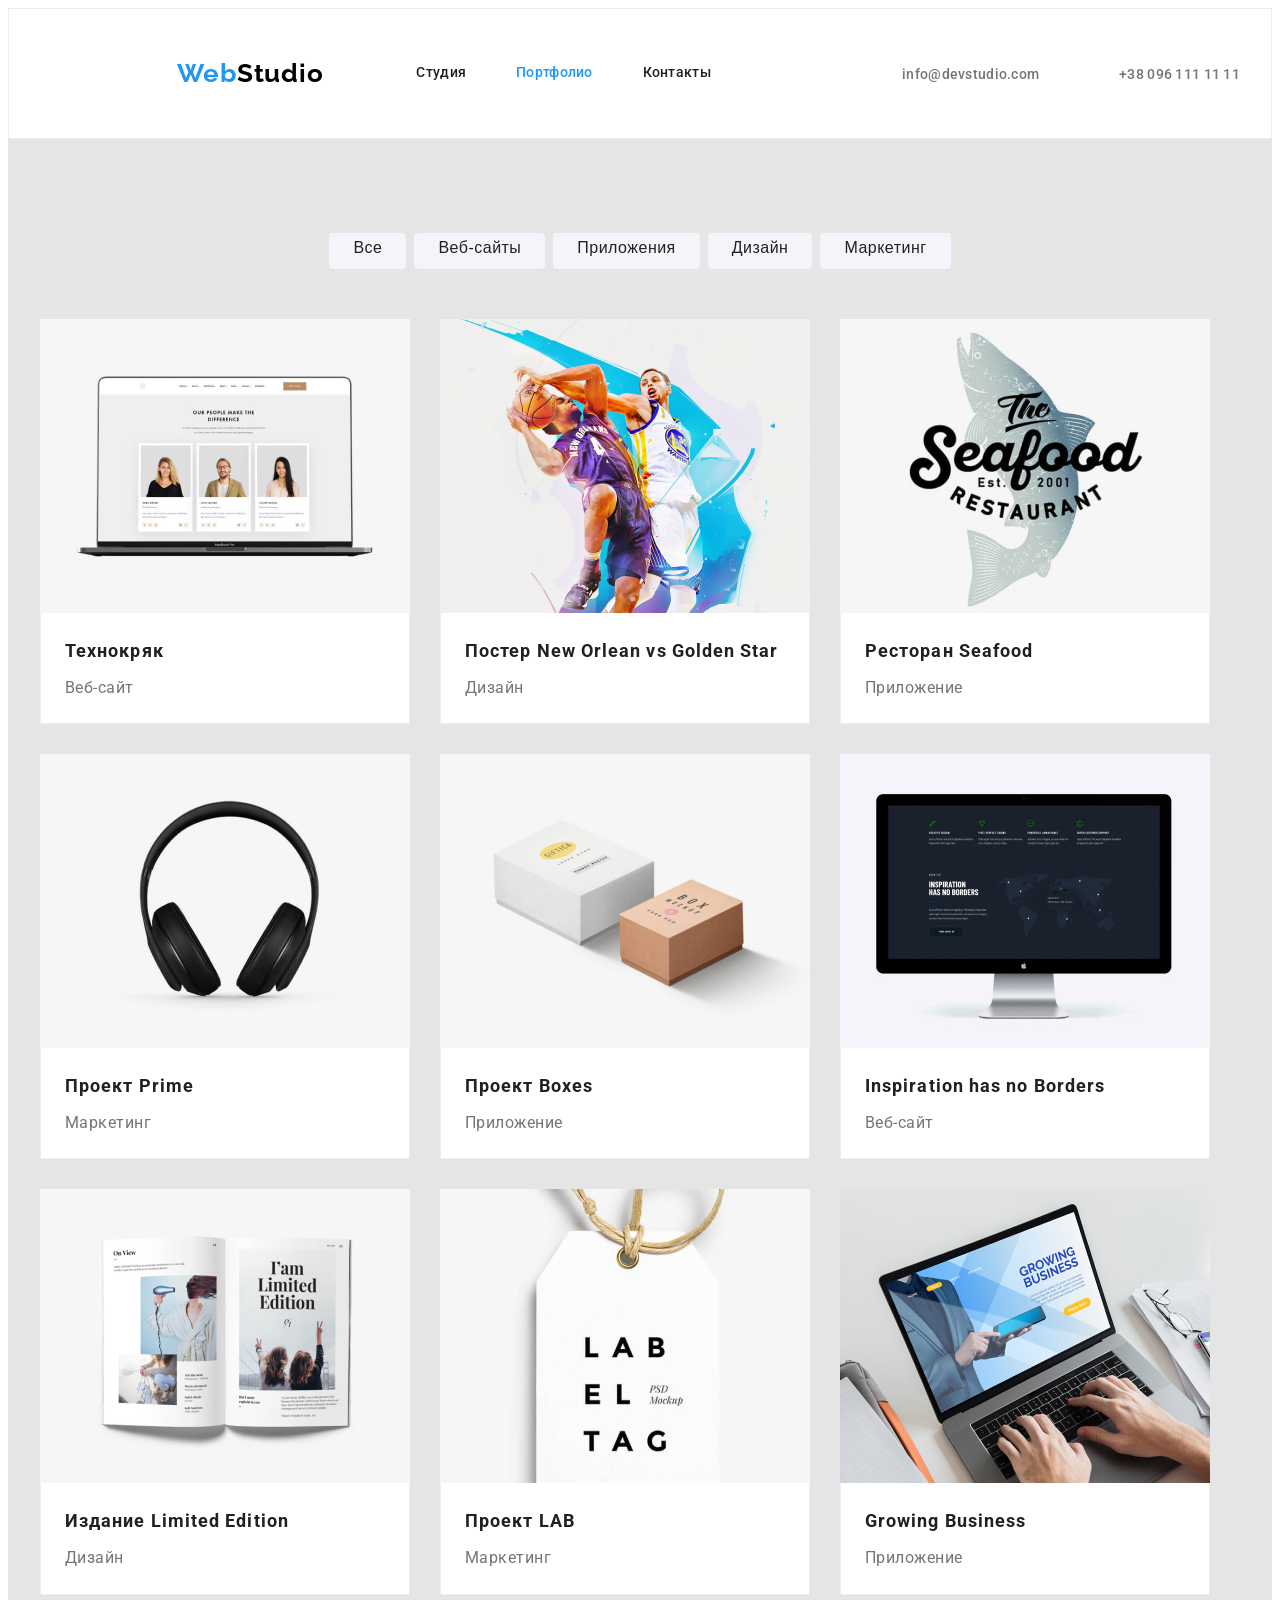
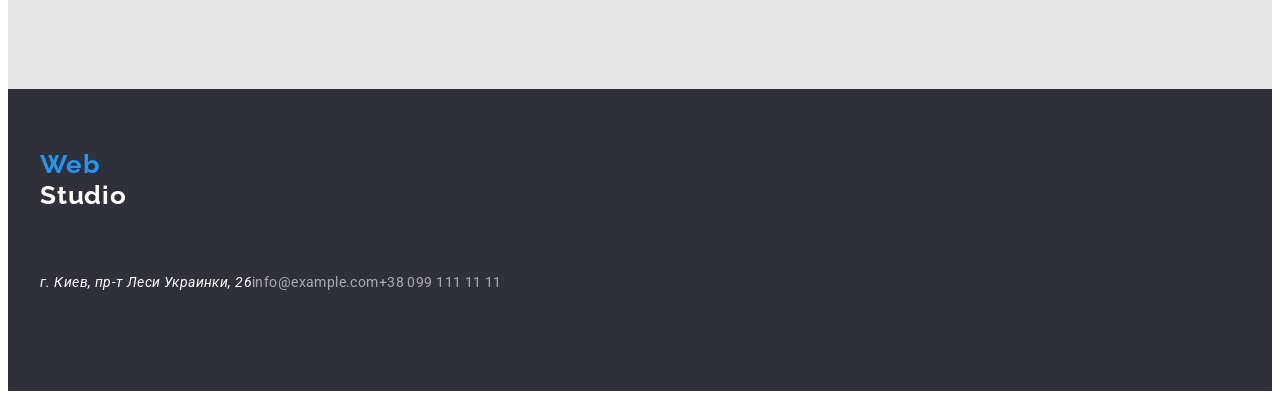
==== commit d96390ea: "fix after merge" ====
--- a/portfolio.html
+++ b/portfolio.html
@@ -11,11 +11,6 @@
     <link
       href="https://fonts.googleapis.com/css2?family=Roboto:wght@400;500;700;900&family=Raleway:wght@700&display=swap"
       rel="stylesheet"
-    />
-    <link
-      rel="stylesheet"
-      type="text/css"
-      href="https://necolas.github.io/normalize.css/8.0.1/normalize.css"
     />
 
     <link rel="stylesheet" href="./css/main.css" />
--- a/css/main.css
+++ b/css/main.css
@@ -184,6 +184,16 @@
   margin-right: 0;
 }
 
+.section-contacts .item + .item {
+  margin-left: 30px;
+}
+
+.section-contacts .item {
+  padding-top: 32px;
+  padding-bottom: 32px;
+  margin-left: 305px;
+}
+
 .section-contacts-mail,
 .section-contacts-nomer {
   color: var(--title-text-color);
@@ -246,7 +256,7 @@
 }
 
 .contacts .address {
-  /* padding-bottom: 9px; */
+  padding-bottom: 9px;
   display: flex;
   color: var(--primary-white-color);
   margin-top: 20px;
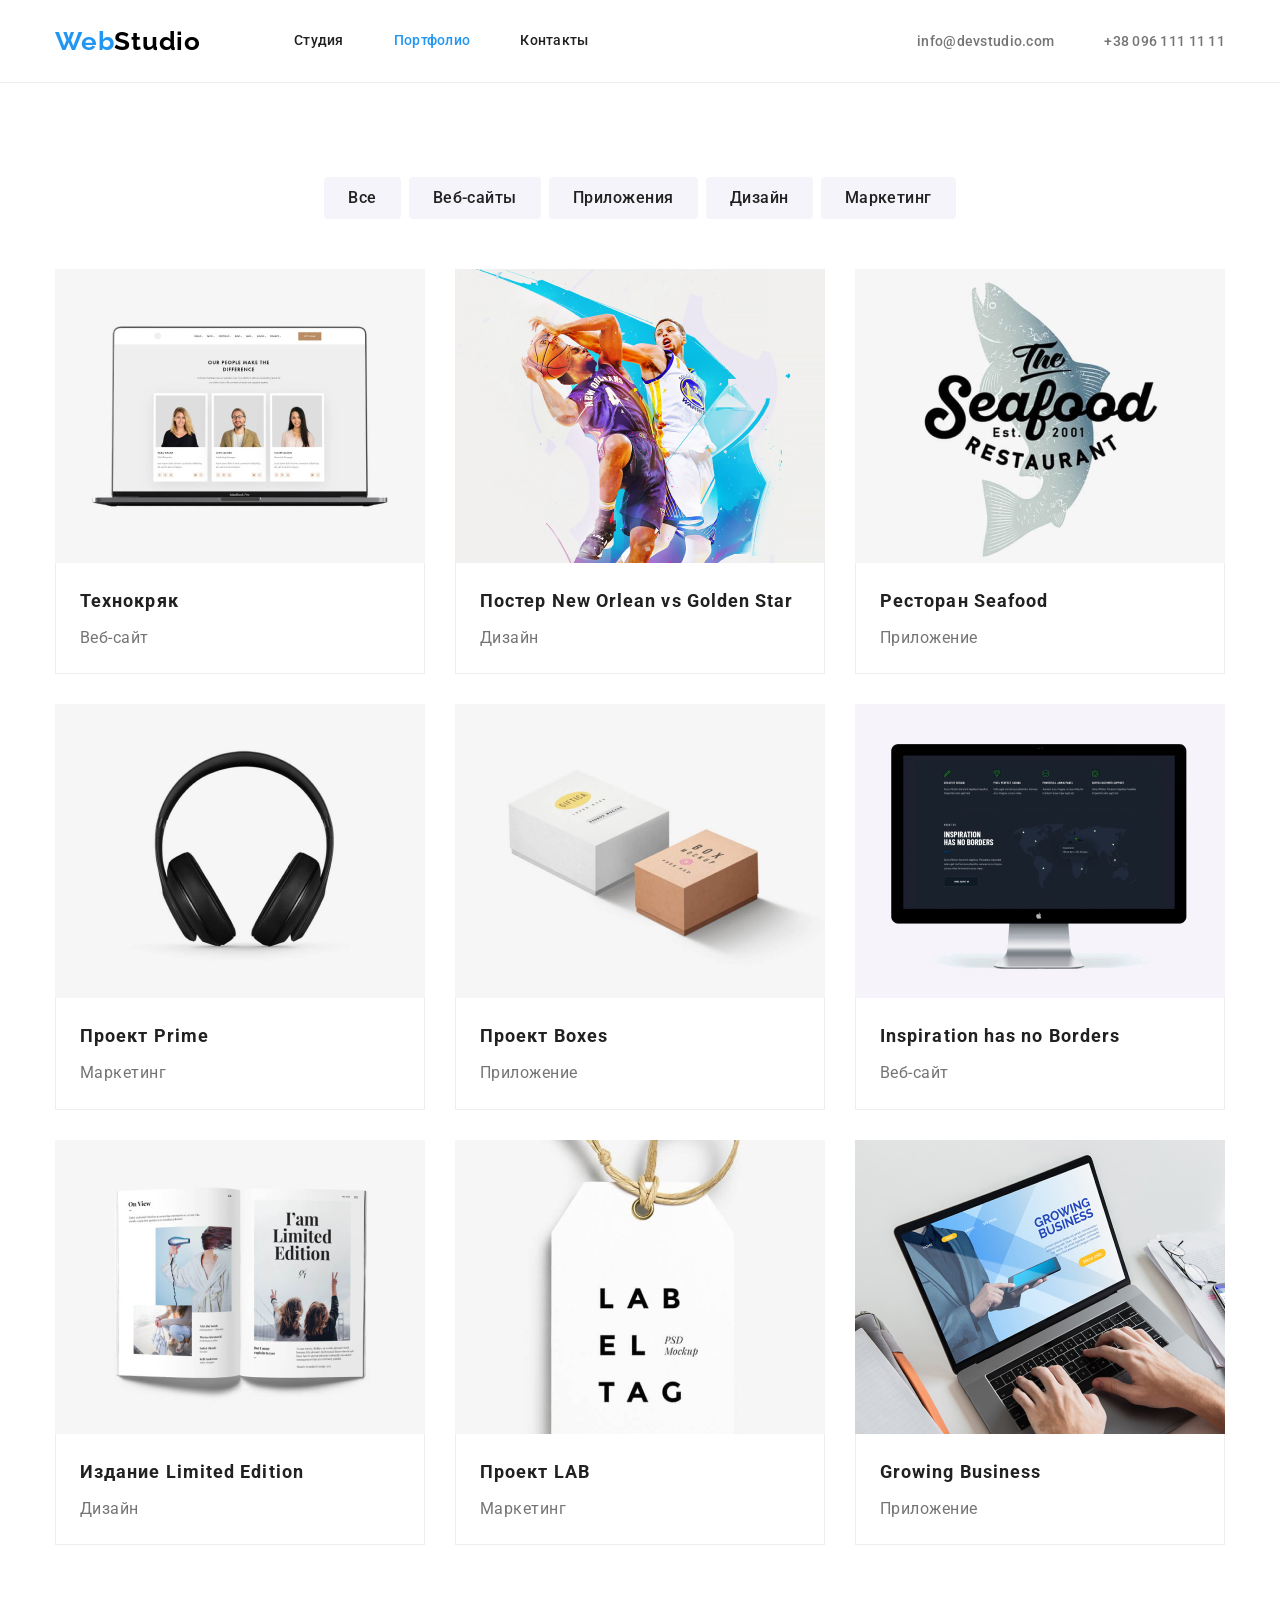
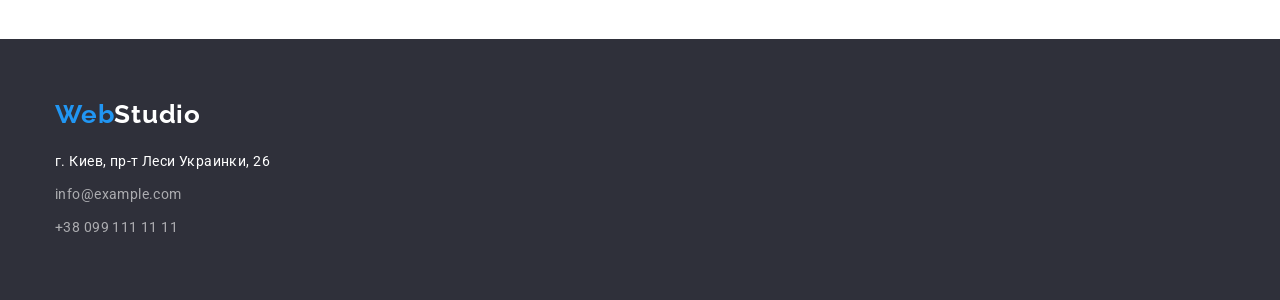
==== commit e2cfd6a6: "Внесення змін" ====
--- a/portfolio.html
+++ b/portfolio.html
@@ -11,6 +11,10 @@
     <link
       href="https://fonts.googleapis.com/css2?family=Roboto:wght@400;500;700;900&family=Raleway:wght@700&display=swap"
       rel="stylesheet"
+    />
+    <link
+      rel="stylesheet"
+      href="https://cdnjs.cloudflare.com/ajax/libs/modern-normalize/1.1.0/modern-normalize.min.css"
     />
 
     <link rel="stylesheet" href="./css/main.css" />
@@ -26,7 +30,9 @@
           >
 
           <ul class="section-menu">
-            <li class="item"><a href="./index.html" class="link">Студия</a></li>
+            <li class="item">
+              <a href="./index.html" class="link">Студия</a>
+            </li>
             <li class="item">
               <a href="./portfolio.html" class="link current">Портфолио</a>
             </li>
@@ -193,7 +199,6 @@
         <a class="logo" href="./index.html" class="footer"
           >Web<span class="footer">Studio</span></a
         >
-
         <address class="contacts">
           <ul class="address">
             <li class="address item">
--- a/css/main.css
+++ b/css/main.css
@@ -16,9 +16,7 @@
 }
 
 header {
-  display: flex;
-  justify-content: flex-start;
-  align-items: baseline;
+  display: block;
 }
 
 body {
@@ -69,21 +67,17 @@
 
 /* Применится ко всем тегам с классом a */
 
-.section-menu a {
-  text-decoration: none;
-  list-style: none;
-}
-
+.section-menu a,
 .section-contacts a,
 .contacts a {
   text-decoration: none;
-  font-style: normal;
+  list-style: none;
 }
 
 /* Site Nav */
 
 header {
-  border: 1px solid #ececec;
+  border-bottom: 1px solid #ececec;
   background-color: #ffffff;
 }
 
@@ -95,16 +89,6 @@
 .nav {
   display: flex;
   align-items: center;
-  padding-top: 24px;
-  padding-bottom: 24px;
-}
-
-.container .nav {
-  margin-left: auto;
-  margin-right: auto;
-  width: 145px;
-  padding-top: 24px;
-  padding-bottom: 25px;
 }
 
 .logo {
@@ -184,14 +168,9 @@
   margin-right: 0;
 }
 
-.section-contacts .item + .item {
-  margin-left: 30px;
-}
-
 .section-contacts .item {
   padding-top: 32px;
   padding-bottom: 32px;
-  margin-left: 305px;
 }
 
 .section-contacts-mail,
@@ -217,15 +196,14 @@
 
 /* Footer */
 
+.footer-container {
+  display: block;
+}
+
 .footer {
   padding-top: 60px;
   padding-bottom: 60px;
-  background: #2f303a;
-}
-
-.footer {
-  display: flex;
-  font-family: Raleway;
+
   font-weight: bold;
   font-size: 26px;
   line-height: 1.19;
@@ -251,14 +229,8 @@
 
 .contacts {
   font-family: Roboto, sans-serif;
-  display: block;
-  padding-top: 20px;
-}
-
-.contacts .address {
-  padding-bottom: 9px;
-  display: flex;
-  color: var(--primary-white-color);
+  font-style: normal;
+  display: block;
   margin-top: 20px;
 }
 
@@ -284,16 +256,11 @@
 }
 
 .contacts .mail {
-  padding-bottom: 9px;
-  color: rgba(255, 255, 255, 0.6);
   font-weight: 400;
   font-size: 14px;
   line-height: 1.71;
   letter-spacing: 0.03em;
-}
-
-.contacts .tel {
-  display: flex;
+
   color: rgba(255, 255, 255, 0.6);
 }
 
--- a/css/portfolio.css
+++ b/css/portfolio.css
@@ -2,21 +2,6 @@
 
 .filter {
   color: #212121;
-  background: #e5e5e5;
-}
-
-.filter-list {
-  display: flex;
-  justify-content: center;
-  margin-bottom: 50px;
-}
-
-.section .item {
-  margin-right: 30px;
-}
-
-.section .item:last-child {
-  margin-right: 0;
 }
 
 .filter-list {
@@ -33,8 +18,12 @@
   margin-right: 0;
 }
 
+.section .item:last-child {
+  margin-right: 0;
+}
+
 .button {
-  padding: 0 22px 6px 22px;
+  padding: 6px 22px 6px 22px;
   font-weight: 500;
   font-size: 16px;
   line-height: 1.6;
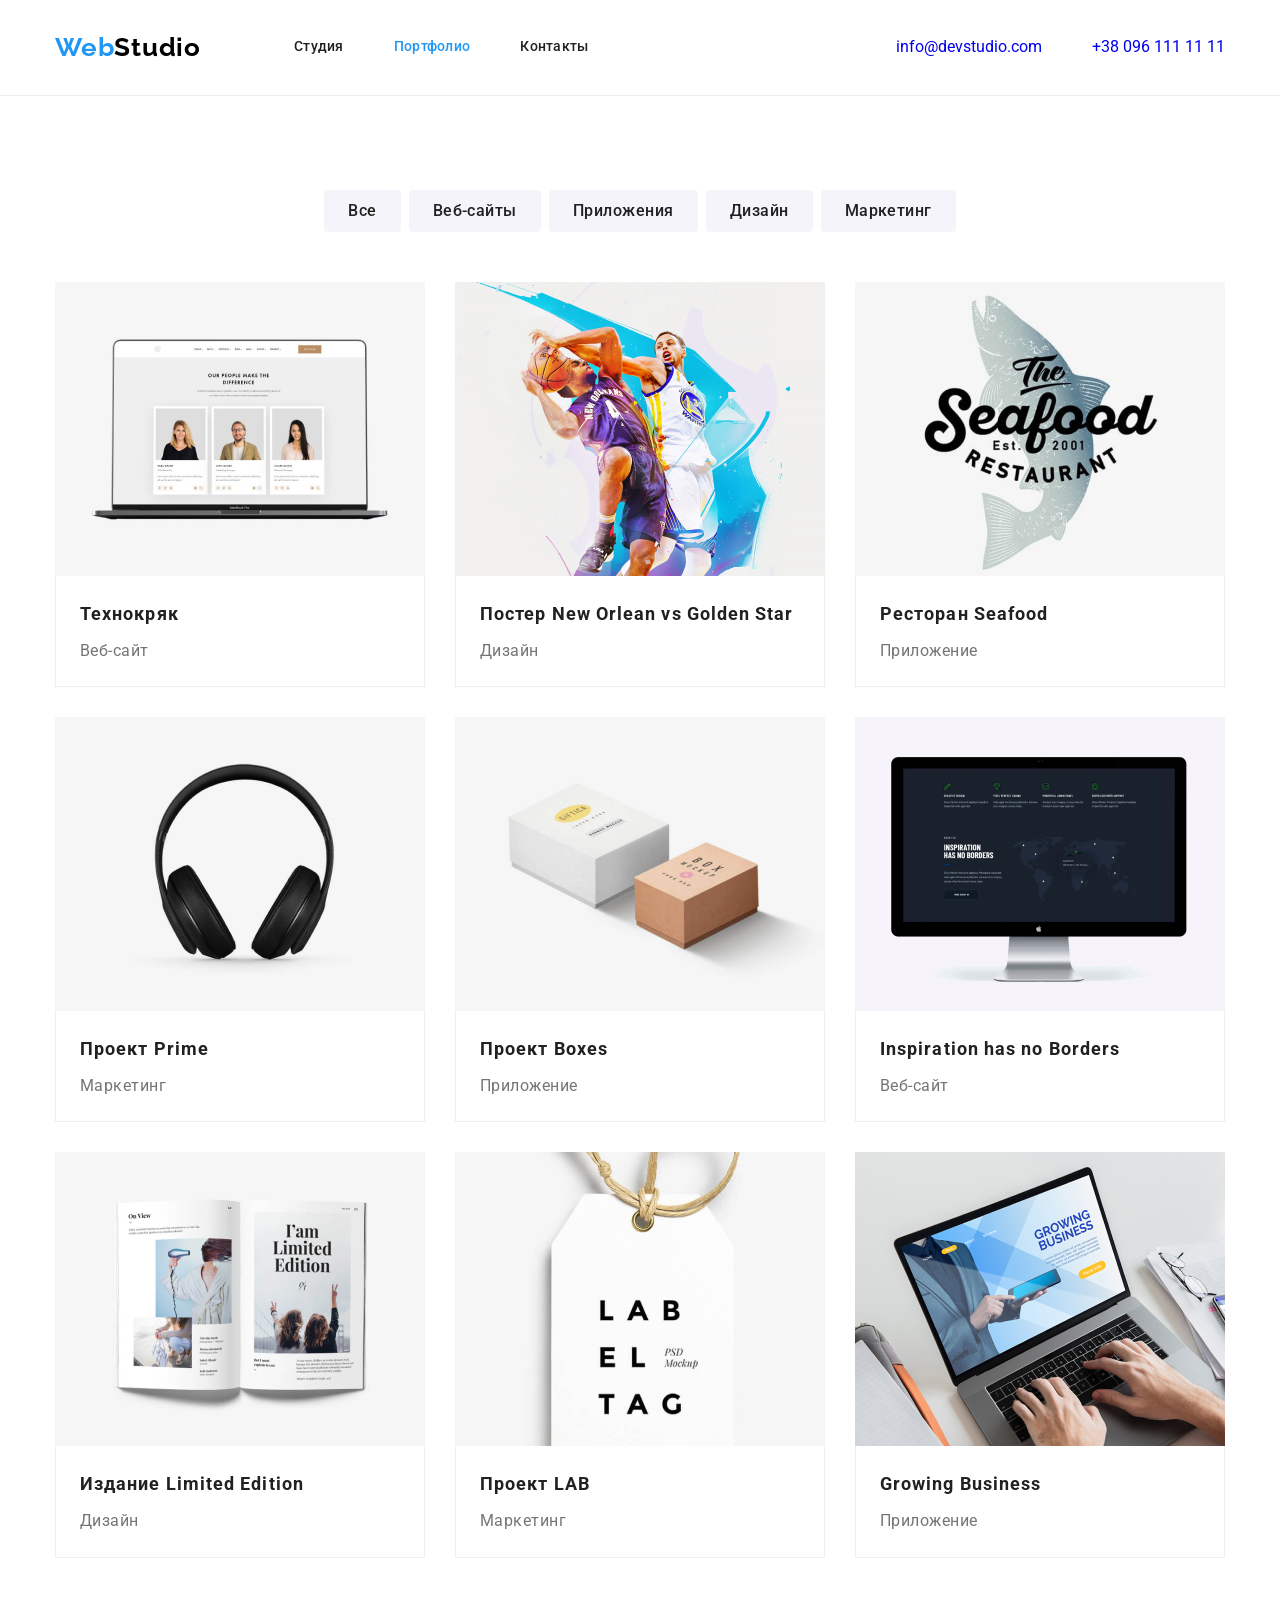
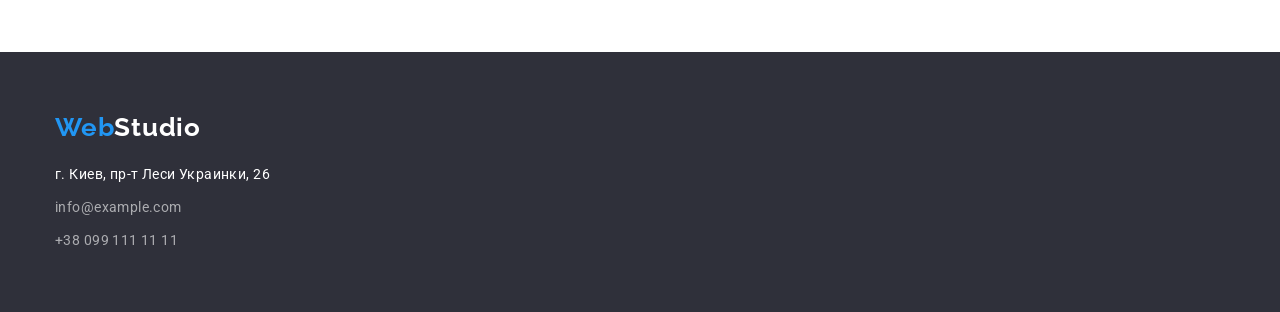
==== commit 545c2a0d: "Add files via upload" ====
--- a/portfolio.html
+++ b/portfolio.html
@@ -31,12 +31,16 @@
 
           <ul class="section-menu">
             <li class="item">
-              <a href="./index.html" class="link">Студия</a>
-            </li>
-            <li class="item">
-              <a href="./portfolio.html" class="link current">Портфолио</a>
-            </li>
-            <li class="item"><a href="" class="link">Контакты</a></li>
+              <a href="./index.html" class="link finger">Студия</a>
+            </li>
+            <li class="item">
+              <a href="./portfolio.html" class="current link finger"
+                >Портфолио</a
+              >
+            </li>
+            <li class="item">
+              <a href="" class="link finger">Контакты</a>
+            </li>
           </ul>
         </nav>
 
--- a/css/main.css
+++ b/css/main.css
@@ -112,6 +112,10 @@
 
 /* nav-section */
 
+.logo {
+  padding: 32px 0;
+}
+
 .section-menu {
   display: flex;
   justify-content: flex-start;
@@ -121,11 +125,7 @@
 }
 
 .section-menu .item {
-  display: flex;
-  justify-content: flex-start;
-  align-items: center;
   margin-right: 50px;
-  padding: 32px 0;
 
   font-weight: 500;
   font-size: 14px;
@@ -137,17 +137,20 @@
   margin-right: 0;
 }
 
-.section-menu .item .link.current {
-  color: var(--accent-color);
-}
-
-.section-menu .item .link:hover,
-.section-menu .item .link:focus {
-  cursor: pointer;
-  color: var(--accent-color);
-}
-
-.section-menu .item .link {
+.finger {
+  padding: 32px 0;
+}
+
+a.current.link.finger {
+  color: var(--accent-color);
+}
+
+.section-menu .item .finger:hover,
+.section-menu .item .finger:focus {
+  color: var(--accent-color);
+}
+
+.section-menu .item .finger {
   color: var(--primary-text-color);
 }
 
@@ -168,30 +171,18 @@
   margin-right: 0;
 }
 
-.section-contacts .item {
-  padding-top: 32px;
-  padding-bottom: 32px;
-}
-
-.section-contacts-mail,
-.section-contacts-nomer {
-  color: var(--title-text-color);
+.contact {
+  padding: 32px 0;
   font-weight: 500;
   font-size: 14px;
   line-height: 1.14;
   letter-spacing: 0.02em;
-}
-
-.section-contacts-mail:hover,
-.section-contacts-mail:focus {
-  color: var(--accent-color);
-  cursor: pointer;
-}
-
-.section-contacts-nomer:hover,
-.section-contacts-nomer:focus {
-  color: var(--accent-color);
-  cursor: pointer;
+  color: var(--title-text-color);
+}
+
+.contact:hover,
+.contact:focus {
+  color: var(--accent-color);
 }
 
 /* Footer */
